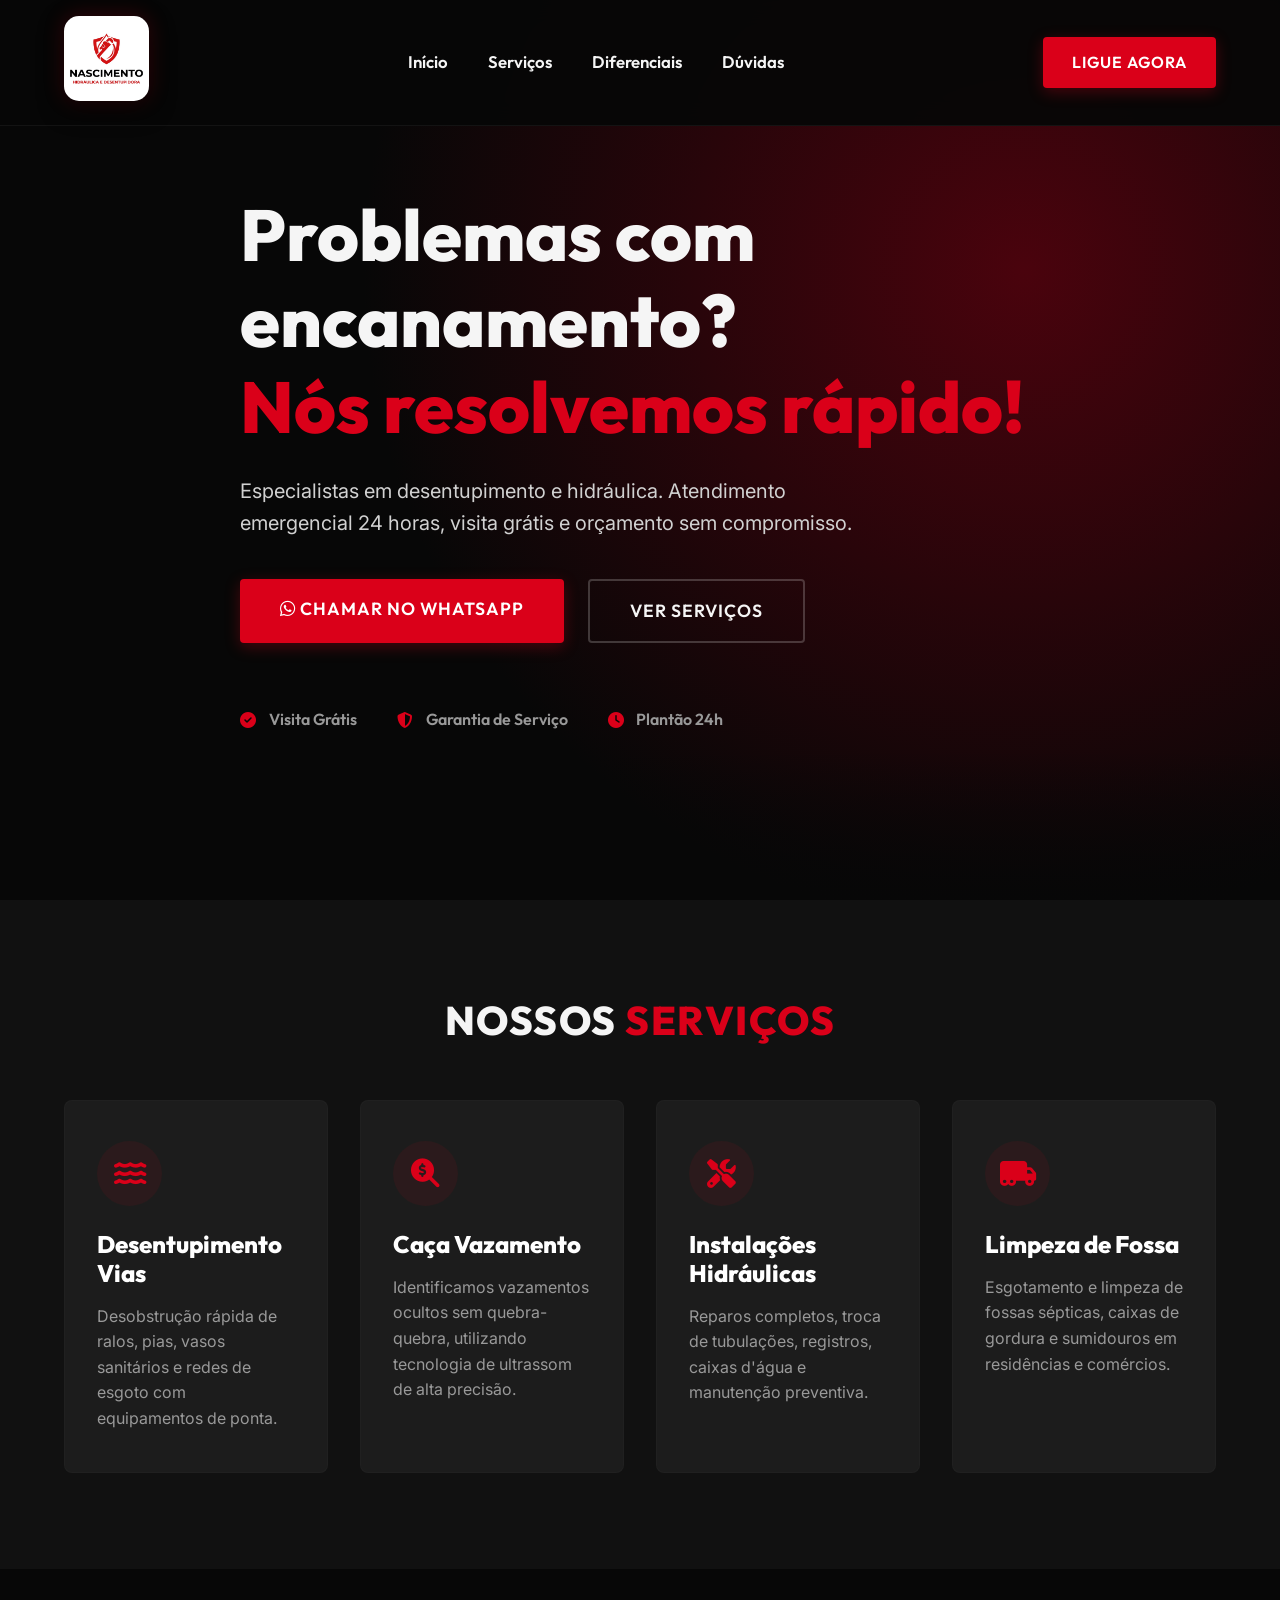
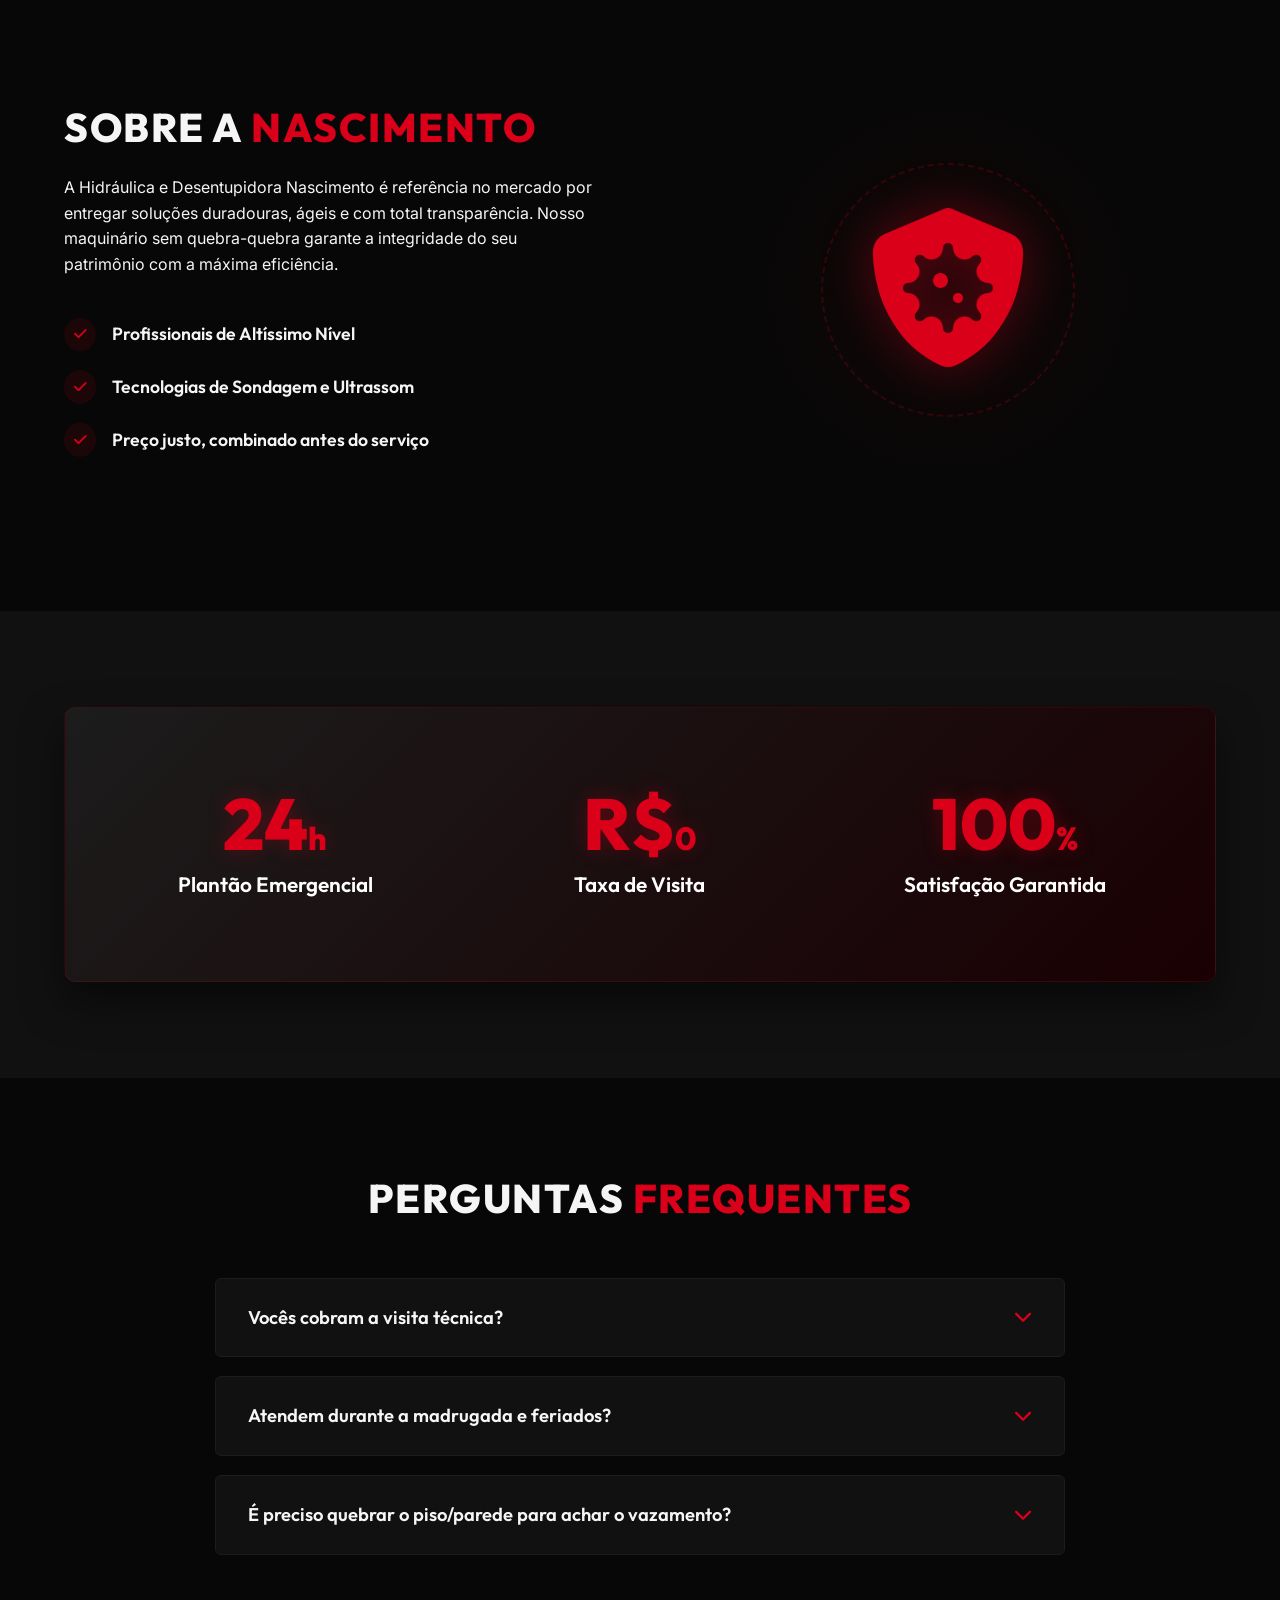
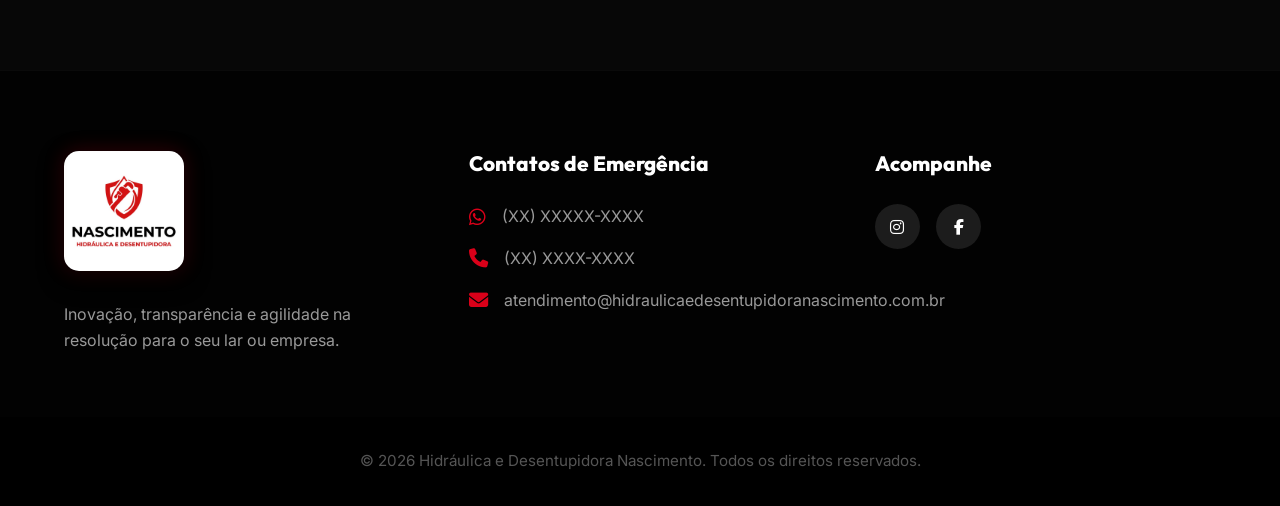
==== index.html @ 1c794aaf "Commit inicial" ====
<!DOCTYPE html>
<html lang="pt-BR">
<head>
    <meta charset="UTF-8">
    <meta name="viewport" content="width=device-width, initial-scale=1.0">
    <title>Hidráulica e Desentupidora Nascimento | Atendimento 24h</title>
    <meta name="description" content="Especialistas em desentupimento, caça vazamentos e serviços hidráulicos. Atendimento rápido e 24h.">
    <link href="https://fonts.googleapis.com/css2?family=Outfit:wght@300;400;600;800&family=Inter:wght@400;500&display=swap" rel="stylesheet">
    <link href="https://cdnjs.cloudflare.com/ajax/libs/font-awesome/6.4.0/css/all.min.css" rel="stylesheet">
    <link rel="stylesheet" href="style.css">
</head>
<body>
    <header class="navbar">
        <div class="container nav-container">
            <a href="#" class="logo">
                <img src="assets/logo.png" alt="Desentupidora Nascimento Logo">
            </a>
            <div class="nav-toggle" id="mobile-menu">
                <i class="fas fa-bars"></i>
            </div>
            <ul class="nav-menu">
                <li><a href="#inicio">Início</a></li>
                <li><a href="#servicos">Serviços</a></li>
                <li><a href="#diferenciais">Diferenciais</a></li>
                <li><a href="#faq">Dúvidas</a></li>
            </ul>
            <a href="#contato" class="btn btn-primary pulse">Ligue Agora</a>
        </div>
    </header>

    <main>
        <section id="inicio" class="hero">
            <div class="container hero-content">
                <h1>Problemas com encanamento?<br><span class="highlight">Nós resolvemos rápido!</span></h1>
                <p>Especialistas em desentupimento e hidráulica. Atendimento emergencial 24 horas, visita grátis e orçamento sem compromisso.</p>
                <div class="hero-buttons">
                    <a href="#contato" class="btn btn-primary btn-large"><i class="fab fa-whatsapp"></i> Chamar no WhatsApp</a>
                    <a href="#servicos" class="btn btn-outline btn-large">Ver Serviços</a>
                </div>
                <div class="trust-indicators">
                    <span><i class="fas fa-check-circle"></i> Visita Grátis</span>
                    <span><i class="fas fa-shield-alt"></i> Garantia de Serviço</span>
                    <span><i class="fas fa-clock"></i> Plantão 24h</span>
                </div>
            </div>
        </section>

        <section id="servicos" class="services">
            <div class="container">
                <h2 class="section-title">Nossos <span>Serviços</span></h2>
                <div class="services-grid">
                    <div class="service-card">
                        <div class="icon-wrapper"><i class="fas fa-water"></i></div>
                        <h3>Desentupimento Vias</h3>
                        <p>Desobstrução rápida de ralos, pias, vasos sanitários e redes de esgoto com equipamentos de ponta.</p>
                    </div>
                    <div class="service-card">
                        <div class="icon-wrapper"><i class="fas fa-search-dollar"></i></div>
                        <h3>Caça Vazamento</h3>
                        <p>Identificamos vazamentos ocultos sem quebra-quebra, utilizando tecnologia de ultrassom de alta precisão.</p>
                    </div>
                    <div class="service-card">
                        <div class="icon-wrapper"><i class="fas fa-tools"></i></div>
                        <h3>Instalações Hidráulicas</h3>
                        <p>Reparos completos, troca de tubulações, registros, caixas d'água e manutenção preventiva.</p>
                    </div>
                    <div class="service-card">
                        <div class="icon-wrapper"><i class="fas fa-truck-moving"></i></div>
                        <h3>Limpeza de Fossa</h3>
                        <p>Esgotamento e limpeza de fossas sépticas, caixas de gordura e sumidouros em residências e comércios.</p>
                    </div>
                </div>
            </div>
        </section>

        <section id="sobre" class="about">
            <div class="container about-container">
                <div class="about-text">
                    <h2 class="section-title">Sobre a <span>Nascimento</span></h2>
                    <p>A Hidráulica e Desentupidora Nascimento é referência no mercado por entregar soluções duradouras, ágeis e com total transparência. Nosso maquinário sem quebra-quebra garante a integridade do seu patrimônio com a máxima eficiência.</p>
                    <ul class="about-list">
                        <li><i class="fas fa-check"></i> Profissionais de Altíssimo Nível</li>
                        <li><i class="fas fa-check"></i> Tecnologias de Sondagem e Ultrassom</li>
                        <li><i class="fas fa-check"></i> Preço justo, combinado antes do serviço</li>
                    </ul>
                </div>
                <div class="about-image-standin">
                    <div class="shield-graphic">
                        <i class="fas fa-shield-virus"></i>
                    </div>
                </div>
            </div>
        </section>

        <section id="diferenciais" class="differentials">
            <div class="container">
                <div class="diff-grid">
                    <div class="diff-item">
                        <h2>24<span class="small">h</span></h2>
                        <p>Plantão Emergencial</p>
                    </div>
                    <div class="diff-item">
                        <h2>R$<span class="small">0</span></h2>
                        <p>Taxa de Visita</p>
                    </div>
                    <div class="diff-item">
                        <h2>100<span class="small">%</span></h2>
                        <p>Satisfação Garantida</p>
                    </div>
                </div>
            </div>
        </section>

        <section id="faq" class="faq">
            <div class="container">
                <h2 class="section-title">Perguntas <span>Frequentes</span></h2>
                <div class="accordion">
                    <div class="accordion-item">
                        <div class="accordion-header">Vocês cobram a visita técnica? <i class="fas fa-chevron-down"></i></div>
                        <div class="accordion-content">
                            <p>Não! Nossa visita para avaliação e laudo é totalmente gratuita e sem compromisso em todo o período de plantão.</p>
                        </div>
                    </div>
                    <div class="accordion-item">
                        <div class="accordion-header">Atendem durante a madrugada e feriados? <i class="fas fa-chevron-down"></i></div>
                        <div class="accordion-content">
                            <p>Com certeza. Sabemos que vazamentos e entupimentos não têm hora para acontecer. Estamos prontos 24 horas por dia, incluindo domingos e feriados.</p>
                        </div>
                    </div>
                    <div class="accordion-item">
                        <div class="accordion-header">É preciso quebrar o piso/parede para achar o vazamento? <i class="fas fa-chevron-down"></i></div>
                        <div class="accordion-content">
                            <p>Quase nunca. Nossa equipe utiliza tecnologia de geofone (ultrassom) para identificar o local exato do vazamento. Dessa forma, intervimos somente sobre a área afetada, reduzindo custos e poeira.</p>
                        </div>
                    </div>
                </div>
            </div>
        </section>
    </main>

    <footer id="contato">
        <div class="container footer-content">
            <div class="footer-info">
                <img src="assets/logo.png" alt="Logo" class="footer-logo">
                <p>Inovação, transparência e agilidade na resolução para o seu lar ou empresa.</p>
            </div>
            <div class="footer-contacts">
                <h3>Contatos de Emergência</h3>
                <!-- Placeholders solicitados, prontas para edição pelo usuário -->
                <p><i class="fab fa-whatsapp"></i> (XX) XXXXX-XXXX</p>
                <p><i class="fas fa-phone"></i> (XX) XXXX-XXXX</p>
                <p><i class="fas fa-envelope"></i> atendimento@hidraulicaedesentupidoranascimento.com.br</p>
            </div>
            <div class="footer-social">
                <h3>Acompanhe</h3>
                <a href="#"><i class="fab fa-instagram"></i></a>
                <a href="#"><i class="fab fa-facebook-f"></i></a>
            </div>
        </div>
        <div class="footer-bottom">
            <p>&copy; <span id="year">2026</span> Hidráulica e Desentupidora Nascimento. Todos os direitos reservados.</p>
        </div>
    </footer>

    <script src="script.js"></script>
</body>
</html>
---- style.css ----
:root {
    --bg-dark: #070707;
    --bg-surface: #111111;
    --bg-surface-light: #1c1c1c;
    --primary-red: #da0019;
    --primary-red-hover: #ff1a33;
    --text-main: #f5f5f5;
    --text-muted: #999999;
    --font-heading: 'Outfit', sans-serif;
    --font-body: 'Inter', sans-serif;
    --transition: all 0.3s ease;
}

* {
    margin: 0;
    padding: 0;
    box-sizing: border-box;
}

html {
    scroll-behavior: smooth;
    scroll-padding-top: 80px;
}

body {
    background-color: var(--bg-dark);
    color: var(--text-main);
    font-family: var(--font-body);
    line-height: 1.6;
    overflow-x: hidden;
}

h1, h2, h3, h4 {
    font-family: var(--font-heading);
    font-weight: 800;
    line-height: 1.2;
}

.section-title {
    font-size: 2.5rem;
    text-align: center;
    margin-bottom: 3.5rem;
    text-transform: uppercase;
    letter-spacing: 1.5px;
}

.section-title span {
    color: var(--primary-red);
}

.highlight {
    color: var(--primary-red);
}

.container {
    width: 90%;
    max-width: 1200px;
    margin: 0 auto;
}

section {
    padding: 6rem 0;
}

/* Navbar */
.navbar {
    position: fixed;
    top: 0;
    width: 100%;
    background: rgba(7, 7, 7, 0.95);
    backdrop-filter: blur(12px);
    z-index: 1000;
    border-bottom: 1px solid rgba(255, 255, 255, 0.05);
    padding: 1rem 0;
    transition: var(--transition);
}

.nav-container {
    display: flex;
    justify-content: space-between;
    align-items: center;
}

.logo img {
    height: 85px;
    object-fit: contain;
    border-radius: 15px;
    box-shadow: 0 8px 25px rgba(0, 0, 0, 0.6), 0 0 20px rgba(218, 0, 25, 0.25);
    transition: var(--transition);
}

.logo img:hover {
    transform: scale(1.03);
    box-shadow: 0 10px 30px rgba(0, 0, 0, 0.8), 0 0 25px rgba(218, 0, 25, 0.4);
}

.nav-menu {
    display: flex;
    list-style: none;
    gap: 2.5rem;
}

.nav-menu a {
    color: var(--text-main);
    text-decoration: none;
    font-family: var(--font-heading);
    font-weight: 600;
    font-size: 1.05rem;
    transition: var(--transition);
}

.nav-menu a:hover {
    color: var(--primary-red);
}

.nav-toggle {
    display: none;
    font-size: 1.5rem;
    cursor: pointer;
    color: var(--text-main);
}

/* Buttons */
.btn {
    display: inline-block;
    padding: 0.8rem 1.8rem;
    border-radius: 4px;
    font-family: var(--font-heading);
    font-weight: 600;
    text-decoration: none;
    text-transform: uppercase;
    letter-spacing: 1px;
    transition: var(--transition);
    cursor: pointer;
    border: none;
}

.btn-primary {
    background: var(--primary-red);
    color: #fff;
    box-shadow: 0 4px 15px rgba(218, 0, 25, 0.3);
}

.btn-primary:hover {
    background: var(--primary-red-hover);
    transform: translateY(-2px);
    box-shadow: 0 6px 20px rgba(218, 0, 25, 0.5);
}

.btn-outline {
    background: transparent;
    color: var(--text-main);
    border: 2px solid rgba(255, 255, 255, 0.2);
}

.btn-outline:hover {
    background: var(--text-main);
    color: var(--bg-dark);
}

.btn-large {
    padding: 1rem 2.5rem;
    font-size: 1.1rem;
}

.pulse {
    animation: pulse 2s infinite;
}

@keyframes pulse {
    0% { box-shadow: 0 0 0 0 rgba(218, 0, 25, 0.6); }
    70% { box-shadow: 0 0 0 15px rgba(218, 0, 25, 0); }
    100% { box-shadow: 0 0 0 0 rgba(218, 0, 25, 0); }
}

/* Hero Section */
.hero {
    min-height: 100vh;
    display: flex;
    align-items: center;
    background: radial-gradient(circle at 80% 30%, #4a030d 0%, var(--bg-dark) 55%);
    padding-top: 120px;
    position: relative;
    overflow: hidden;
}

.hero::after {
    content: '';
    position: absolute;
    bottom: -1px;
    left: 0;
    width: 100%;
    height: 150px;
    background: linear-gradient(to top, var(--bg-dark), transparent);
}

.hero-content {
    max-width: 800px;
    z-index: 2;
}

.hero h1 {
    font-size: 4.5rem;
    margin-bottom: 1.5rem;
}

.hero p {
    font-size: 1.25rem;
    color: #d1d1d1;
    margin-bottom: 2.5rem;
    max-width: 650px;
}

.hero-buttons {
    display: flex;
    gap: 1.5rem;
    margin-bottom: 4rem;
}

.trust-indicators {
    display: flex;
    gap: 2.5rem;
    font-family: var(--font-heading);
    font-weight: 600;
}

.trust-indicators span {
    display: flex;
    align-items: center;
    gap: 0.8rem;
    color: var(--text-muted);
}

.trust-indicators i {
    color: var(--primary-red);
}

/* Services */
.services {
    background: var(--bg-surface);
}

.services-grid {
    display: grid;
    grid-template-columns: repeat(auto-fit, minmax(260px, 1fr));
    gap: 2rem;
}

.service-card {
    background: var(--bg-surface-light);
    padding: 2.5rem 2rem;
    border-radius: 8px;
    border: 1px solid rgba(255,255,255,0.02);
    transition: var(--transition);
    position: relative;
    overflow: hidden;
}

.service-card::before {
    content: '';
    position: absolute;
    top: 0;
    left: 0;
    width: 3px;
    height: 100%;
    background: var(--primary-red);
    transform: scaleY(0);
    transition: var(--transition);
    transform-origin: bottom;
}

.service-card:hover {
    transform: translateY(-8px);
    border-color: rgba(218, 0, 25, 0.2);
    box-shadow: 0 15px 30px rgba(0,0,0,0.4);
}

.service-card:hover::before {
    transform: scaleY(1);
}

.icon-wrapper {
    width: 65px;
    height: 65px;
    background: rgba(218, 0, 25, 0.08);
    border-radius: 50%;
    display: flex;
    align-items: center;
    justify-content: center;
    font-size: 1.8rem;
    color: var(--primary-red);
    margin-bottom: 1.5rem;
}

.service-card h3 {
    font-size: 1.5rem;
    margin-bottom: 1rem;
    color: #fff;
}

.service-card p {
    color: var(--text-muted);
}

/* About Section */
.about {
    background: var(--bg-dark);
}

.about-container {
    display: grid;
    grid-template-columns: 1fr 1fr;
    gap: 5rem;
    align-items: center;
}

.about-text h2 {
    text-align: left;
    margin-bottom: 1.5rem;
}

.about-list {
    list-style: none;
    margin-top: 2.5rem;
}

.about-list li {
    display: flex;
    align-items: center;
    gap: 1rem;
    margin-bottom: 1.2rem;
    font-family: var(--font-heading);
    font-weight: 600;
    font-size: 1.1rem;
}

.about-list i {
    color: var(--primary-red);
    background: rgba(218, 0, 25, 0.1);
    padding: 0.6rem;
    border-radius: 50%;
    font-size: 0.9rem;
}

.about-image-standin {
    display: flex;
    justify-content: center;
    align-items: center;
    height: 450px;
    background: radial-gradient(circle, rgba(218, 0, 25, 0.05) 0%, transparent 60%);
    position: relative;
}

.about-image-standin::after {
    content: '';
    position: absolute;
    width: 250px;
    height: 250px;
    border: 2px dashed rgba(218, 0, 25, 0.2);
    border-radius: 50%;
    animation: rotate 20s linear infinite;
}

.shield-graphic {
    font-size: 10rem;
    color: var(--primary-red);
    filter: drop-shadow(0 0 25px rgba(218, 0, 25, 0.4));
    animation: float 6s ease-in-out infinite;
    z-index: 2;
}

@keyframes float {
    0%, 100% { transform: translateY(0px) scale(1); }
    50% { transform: translateY(-15px) scale(1.02); }
}

@keyframes rotate {
    0% { transform: rotate(0deg); }
    100% { transform: rotate(360deg); }
}

/* Differentials */
.differentials {
    background: var(--bg-surface);
}

.diff-grid {
    display: grid;
    grid-template-columns: repeat(3, 1fr);
    gap: 2.5rem;
    text-align: center;
    background: linear-gradient(135deg, var(--bg-surface-light), #1a0003);
    padding: 5rem 3rem;
    border-radius: 12px;
    border: 1px solid rgba(218,0,25,0.15);
    box-shadow: 0 20px 40px rgba(0,0,0,0.5);
}

.diff-item h2 {
    font-size: 4.5rem;
    color: var(--primary-red);
    text-shadow: 0 0 20px rgba(218,0,25,0.3);
    line-height: 1;
    margin-bottom: 0.5rem;
}

.diff-item .small {
    font-size: 2rem;
}

.diff-item p {
    font-family: var(--font-heading);
    font-weight: 600;
    font-size: 1.3rem;
    color: #fff;
}

/* FAQ */
.faq {
    background: var(--bg-dark);
}

.accordion {
    max-width: 850px;
    margin: 0 auto;
}

.accordion-item {
    background: var(--bg-surface);
    margin-bottom: 1.2rem;
    border-radius: 6px;
    border: 1px solid var(--bg-surface-light);
    overflow: hidden;
    transition: var(--transition);
}

.accordion-item:hover {
    border-color: rgba(255,255,255,0.1);
}

.accordion-header {
    padding: 1.5rem 2rem;
    font-family: var(--font-heading);
    font-weight: 600;
    font-size: 1.15rem;
    cursor: pointer;
    display: flex;
    justify-content: space-between;
    align-items: center;
    transition: var(--transition);
}

.accordion-header:hover {
    color: var(--primary-red);
}

.accordion-header.active {
    color: var(--primary-red);
    border-bottom: 1px solid rgba(255,255,255,0.05);
}

.accordion-header i {
    transition: transform 0.3s ease;
    color: var(--primary-red);
}

.accordion-header.active i {
    transform: rotate(180deg);
}

.accordion-content {
    padding: 0 2rem;
    max-height: 0;
    overflow: hidden;
    transition: max-height 0.3s ease, padding 0.3s ease;
    color: var(--text-muted);
}

/* Footer */
footer {
    background: #020202;
    padding: 5rem 0 0;
    border-top: 1px solid rgba(255,255,255,0.03);
}

.footer-content {
    display: grid;
    grid-template-columns: repeat(auto-fit, minmax(250px, 1fr));
    gap: 4rem;
    margin-bottom: 4rem;
}

.footer-logo {
    height: 120px;
    margin-bottom: 1.5rem;
    border-radius: 15px;
    box-shadow: 0 8px 25px rgba(0, 0, 0, 0.6), 0 0 20px rgba(218, 0, 25, 0.25);
    transition: var(--transition);
}

.footer-logo:hover {
    transform: scale(1.03);
    box-shadow: 0 10px 30px rgba(0, 0, 0, 0.8), 0 0 25px rgba(218, 0, 25, 0.4);
}

.footer-info p {
    color: var(--text-muted);
}

.footer-contacts h3, .footer-social h3 {
    margin-bottom: 1.8rem;
    font-size: 1.3rem;
    color: #fff;
}

.footer-contacts p {
    margin-bottom: 1rem;
    color: var(--text-muted);
    display: flex;
    align-items: center;
    gap: 1rem;
}

.footer-contacts i {
    color: var(--primary-red);
    font-size: 1.2rem;
}

.footer-social a {
    color: #fff;
    background: var(--bg-surface-light);
    width: 45px;
    height: 45px;
    display: inline-flex;
    align-items: center;
    justify-content: center;
    border-radius: 50%;
    margin-right: 0.8rem;
    text-decoration: none;
    transition: var(--transition);
}

.footer-social a:hover {
    background: var(--primary-red);
    transform: translateY(-5px);
    box-shadow: 0 5px 15px rgba(218, 0, 25, 0.4);
}

.footer-bottom {
    background: #000;
    text-align: center;
    padding: 2rem 0;
    color: #555;
    font-size: 0.95rem;
}

/* Responsive Design */
@media (max-width: 990px) {
    .about-container {
        grid-template-columns: 1fr;
    }
    .about-text h2 {
        text-align: center;
    }
    .about-text p {
        text-align: center;
    }
    .about-list {
        display: flex;
        flex-direction: column;
        align-items: center;
    }
    .hero h1 {
        font-size: 3.5rem;
    }
    .diff-grid {
        grid-template-columns: 1fr;
        gap: 2rem;
        padding: 3rem 1.5rem;
    }
}

@media (max-width: 768px) {
    .logo img {
        height: 55px;
    }
    .footer-logo {
        height: 80px;
    }
    .nav-menu {
        display: none;
        flex-direction: column;
        position: absolute;
        top: 100%;
        left: 0;
        width: 100%;
        background: rgba(10, 10, 10, 0.98);
        padding: 2rem;
        border-bottom: 1px solid var(--primary-red);
    }
    .nav-menu.active {
        display: flex;
    }
    .nav-toggle {
        display: block;
    }
    .hero {
        text-align: center;
        background: radial-gradient(circle at center, #3a030d 0%, var(--bg-dark) 70%);
    }
    .hero h1 {
        font-size: 2.8rem;
    }
    .hero p {
        margin: 0 auto 2rem;
    }
    .hero-buttons {
        flex-direction: column;
        align-items: center;
    }
    .trust-indicators {
        flex-direction: column;
        align-items: center;
        gap: 1rem;
    }
    .navbar .btn {
        display: none;
    }
    .section-title {
        font-size: 2rem;
    }
}
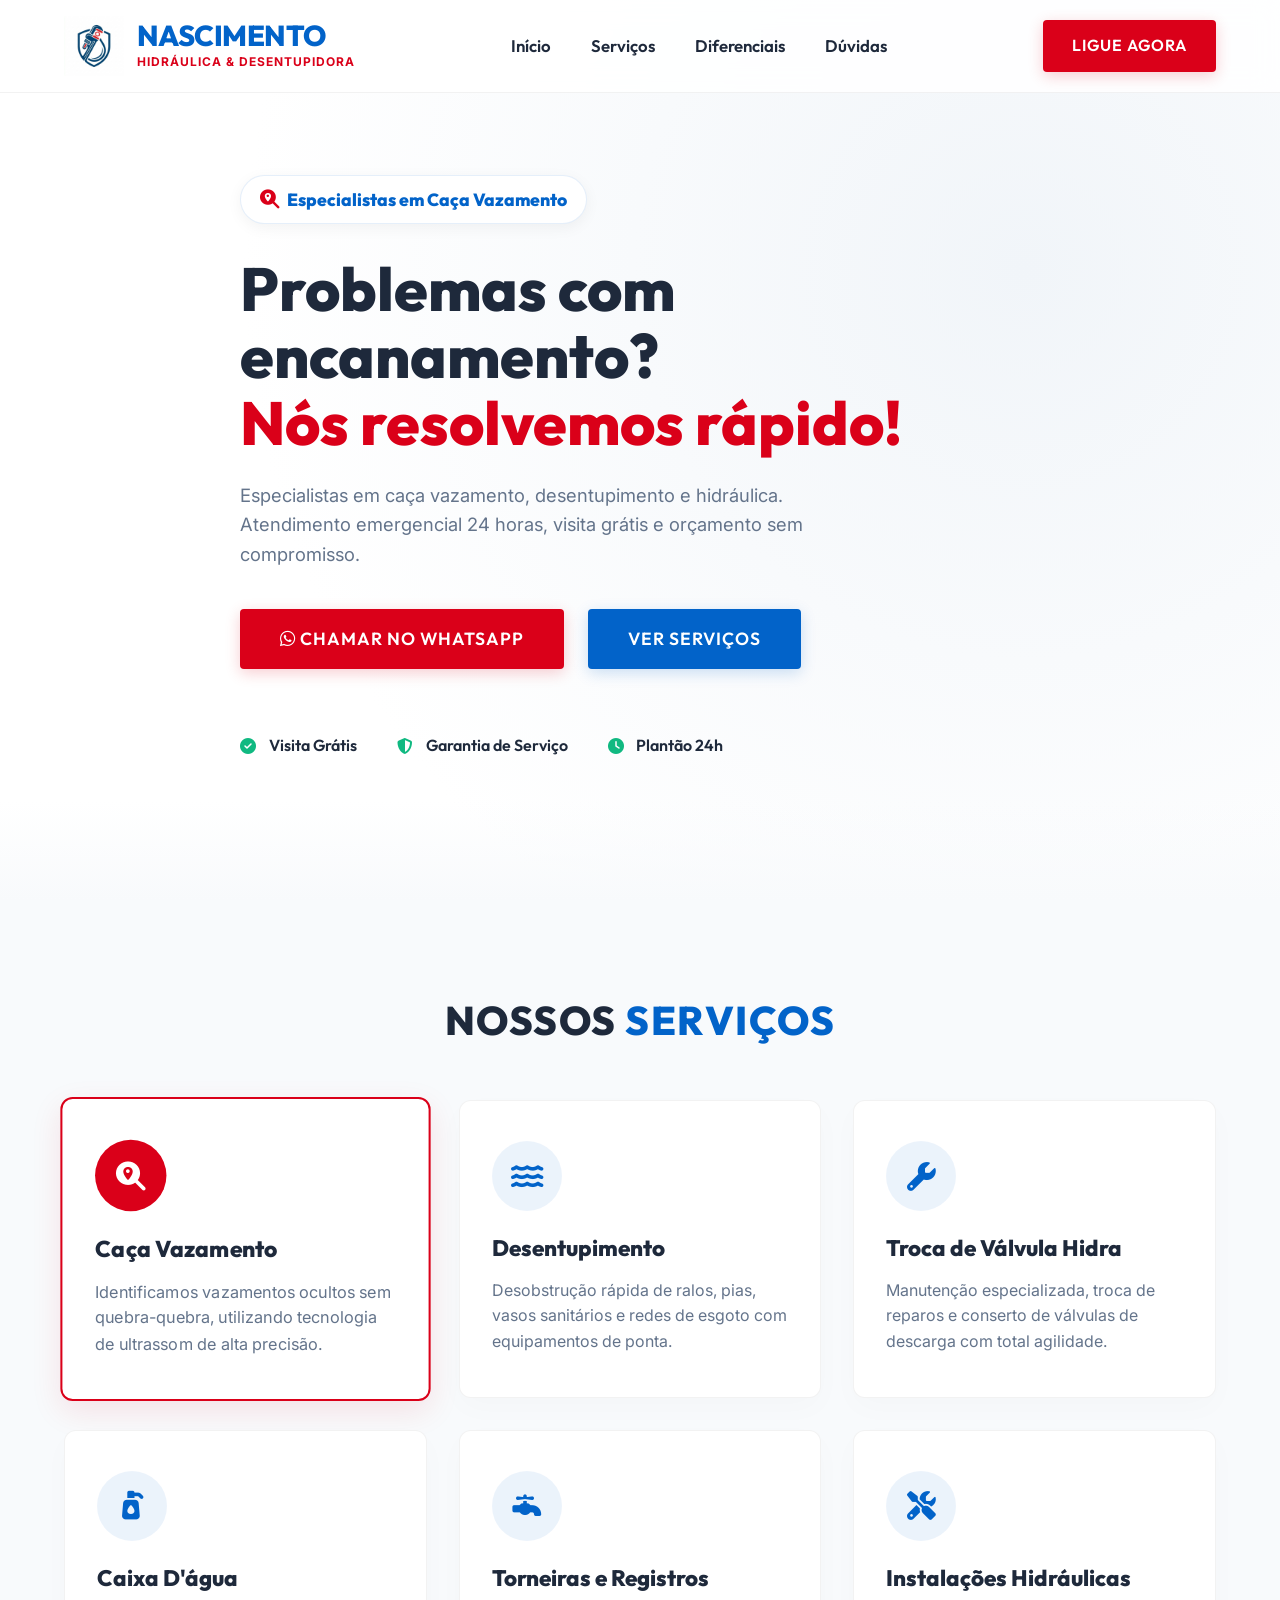
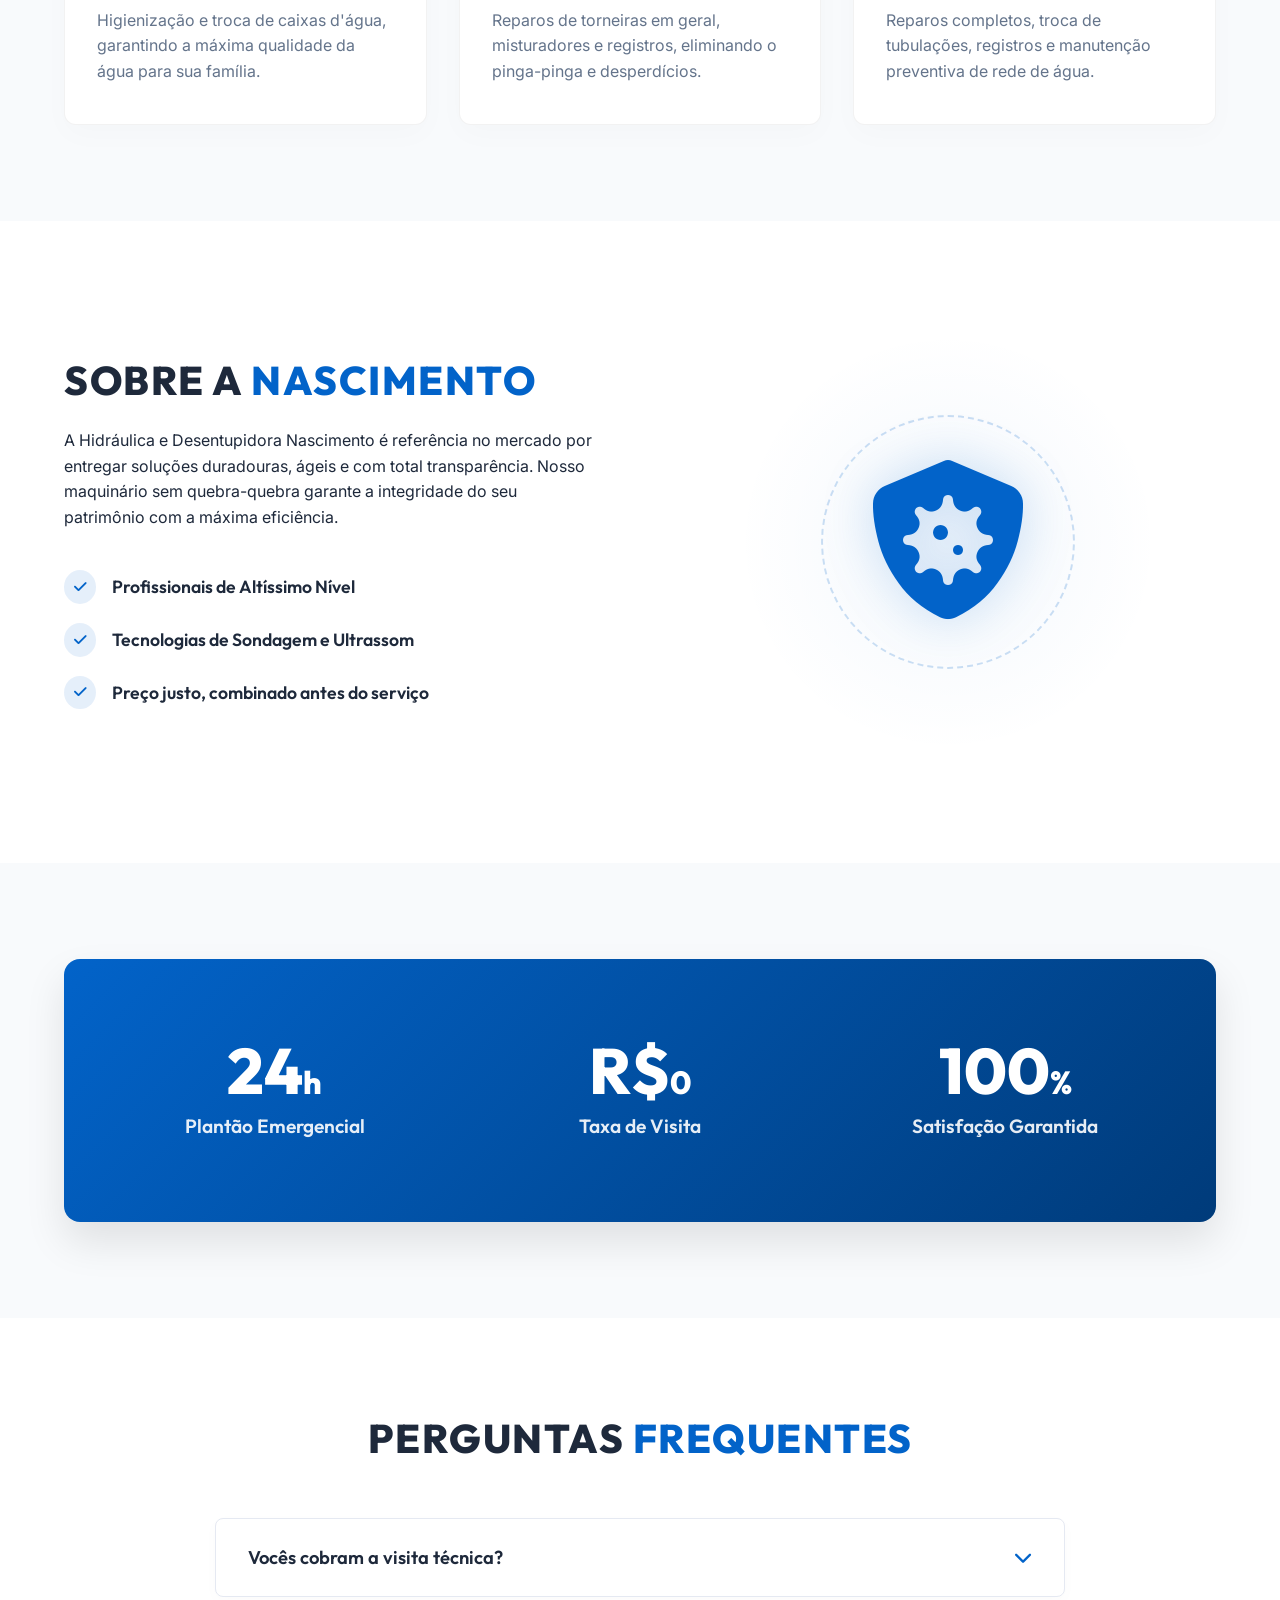
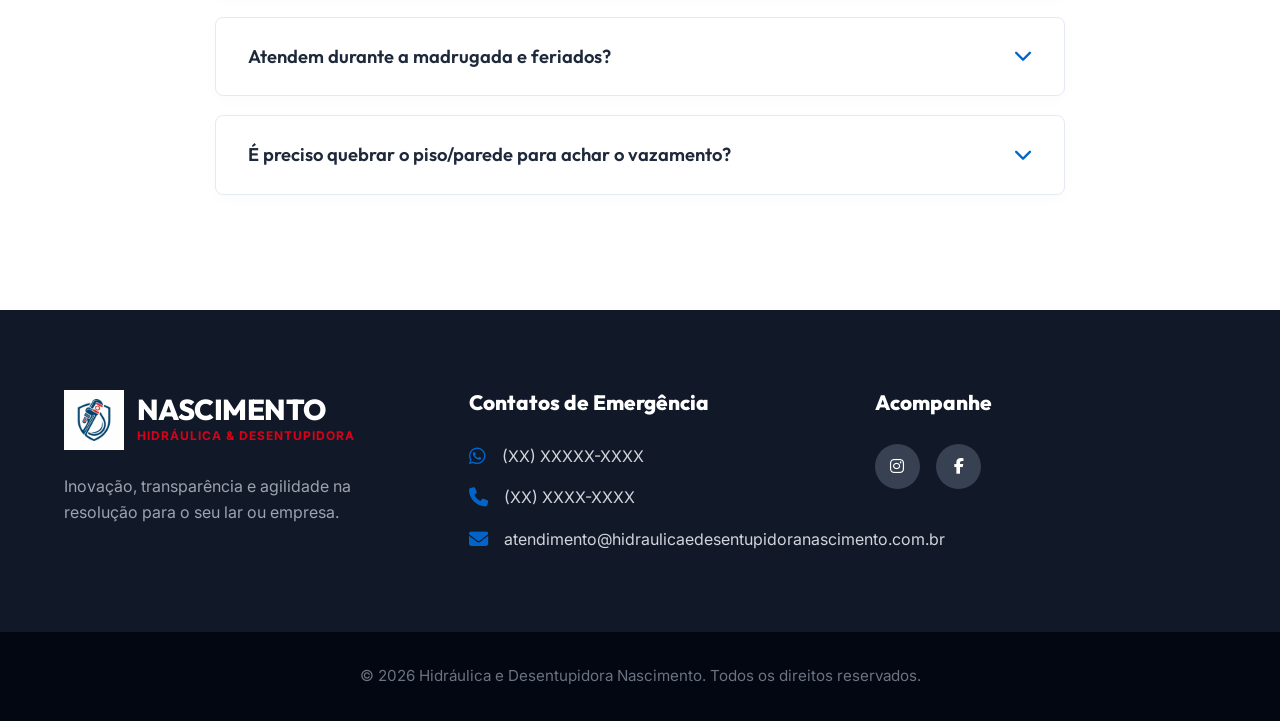
==== commit 2cf123dd: "feat: Implement initial landing page for Hidráulica e Desentupidora Nascimento, including HTML struc" ====
--- a/index.html
+++ b/index.html
@@ -12,8 +12,12 @@
 <body>
     <header class="navbar">
         <div class="container nav-container">
-            <a href="#" class="logo">
-                <img src="assets/logo.png" alt="Desentupidora Nascimento Logo">
+            <a href="#" class="logo-container">
+                <img src="assets/new_logo.png" alt="Simbolo Nascimento" class="logo-icon">
+                <div class="logo-text">
+                    <span class="nascimento">NASCIMENTO</span>
+                    <span class="subtext">Hidráulica & Desentupidora</span>
+                </div>
             </a>
             <div class="nav-toggle" id="mobile-menu">
                 <i class="fas fa-bars"></i>
@@ -31,11 +35,12 @@
     <main>
         <section id="inicio" class="hero">
             <div class="container hero-content">
+                <div class="hero-badge"><i class="fas fa-search-location"></i> Especialistas em Caça Vazamento</div>
                 <h1>Problemas com encanamento?<br><span class="highlight">Nós resolvemos rápido!</span></h1>
-                <p>Especialistas em desentupimento e hidráulica. Atendimento emergencial 24 horas, visita grátis e orçamento sem compromisso.</p>
+                <p>Especialistas em caça vazamento, desentupimento e hidráulica. Atendimento emergencial 24 horas, visita grátis e orçamento sem compromisso.</p>
                 <div class="hero-buttons">
-                    <a href="#contato" class="btn btn-primary btn-large"><i class="fab fa-whatsapp"></i> Chamar no WhatsApp</a>
-                    <a href="#servicos" class="btn btn-outline btn-large">Ver Serviços</a>
+                    <a href="#contato" class="btn btn-primary btn-large pulse"><i class="fab fa-whatsapp"></i> Chamar no WhatsApp</a>
+                    <a href="#servicos" class="btn btn-secondary btn-large">Ver Serviços</a>
                 </div>
                 <div class="trust-indicators">
                     <span><i class="fas fa-check-circle"></i> Visita Grátis</span>
@@ -49,25 +54,35 @@
             <div class="container">
                 <h2 class="section-title">Nossos <span>Serviços</span></h2>
                 <div class="services-grid">
-                    <div class="service-card">
-                        <div class="icon-wrapper"><i class="fas fa-water"></i></div>
-                        <h3>Desentupimento Vias</h3>
-                        <p>Desobstrução rápida de ralos, pias, vasos sanitários e redes de esgoto com equipamentos de ponta.</p>
-                    </div>
-                    <div class="service-card">
-                        <div class="icon-wrapper"><i class="fas fa-search-dollar"></i></div>
+                    <div class="service-card" style="border: 2px solid var(--primary-red); transform: scale(1.02); box-shadow: 0 10px 30px rgba(218,0,25,0.1);">
+                        <div class="icon-wrapper" style="background: var(--primary-red); color: white;"><i class="fas fa-search-location"></i></div>
                         <h3>Caça Vazamento</h3>
                         <p>Identificamos vazamentos ocultos sem quebra-quebra, utilizando tecnologia de ultrassom de alta precisão.</p>
                     </div>
                     <div class="service-card">
+                        <div class="icon-wrapper"><i class="fas fa-water"></i></div>
+                        <h3>Desentupimento</h3>
+                        <p>Desobstrução rápida de ralos, pias, vasos sanitários e redes de esgoto com equipamentos de ponta.</p>
+                    </div>
+                    <div class="service-card">
+                        <div class="icon-wrapper"><i class="fas fa-wrench"></i></div>
+                        <h3>Troca de Válvula Hidra</h3>
+                        <p>Manutenção especializada, troca de reparos e conserto de válvulas de descarga com total agilidade.</p>
+                    </div>
+                    <div class="service-card">
+                        <div class="icon-wrapper"><i class="fas fa-pump-soap"></i></div>
+                        <h3>Caixa D'água</h3>
+                        <p>Higienização e troca de caixas d'água, garantindo a máxima qualidade da água para sua família.</p>
+                    </div>
+                    <div class="service-card">
+                        <div class="icon-wrapper"><i class="fas fa-faucet"></i></div>
+                        <h3>Torneiras e Registros</h3>
+                        <p>Reparos de torneiras em geral, misturadores e registros, eliminando o pinga-pinga e desperdícios.</p>
+                    </div>
+                    <div class="service-card">
                         <div class="icon-wrapper"><i class="fas fa-tools"></i></div>
                         <h3>Instalações Hidráulicas</h3>
-                        <p>Reparos completos, troca de tubulações, registros, caixas d'água e manutenção preventiva.</p>
-                    </div>
-                    <div class="service-card">
-                        <div class="icon-wrapper"><i class="fas fa-truck-moving"></i></div>
-                        <h3>Limpeza de Fossa</h3>
-                        <p>Esgotamento e limpeza de fossas sépticas, caixas de gordura e sumidouros em residências e comércios.</p>
+                        <p>Reparos completos, troca de tubulações, registros e manutenção preventiva de rede de água.</p>
                     </div>
                 </div>
             </div>
@@ -141,7 +156,13 @@
     <footer id="contato">
         <div class="container footer-content">
             <div class="footer-info">
-                <img src="assets/logo.png" alt="Logo" class="footer-logo">
+                <a href="#" class="logo-container" style="background: transparent; margin-bottom: 1.5rem; display: inline-flex;">
+                    <img src="assets/new_logo.png" alt="Simbolo Nascimento" class="logo-icon" style="height: 60px;">
+                    <div class="logo-text">
+                        <span class="nascimento" style="color: #fff;">NASCIMENTO</span>
+                        <span class="subtext">Hidráulica & Desentupidora</span>
+                    </div>
+                </a>
                 <p>Inovação, transparência e agilidade na resolução para o seu lar ou empresa.</p>
             </div>
             <div class="footer-contacts">
--- a/style.css
+++ b/style.css
@@ -1,11 +1,14 @@
 :root {
-    --bg-dark: #070707;
-    --bg-surface: #111111;
-    --bg-surface-light: #1c1c1c;
+    --bg-main: #f8fafc;
+    --bg-surface: #ffffff;
+    --bg-surface-light: #e5e9f2;
+    --primary-blue: #0263c9;
+    --primary-blue-hover: #004ba0;
     --primary-red: #da0019;
     --primary-red-hover: #ff1a33;
-    --text-main: #f5f5f5;
-    --text-muted: #999999;
+    --secondary-green: #10b981;
+    --text-main: #1e293b;
+    --text-muted: #64748b;
     --font-heading: 'Outfit', sans-serif;
     --font-body: 'Inter', sans-serif;
     --transition: all 0.3s ease;
@@ -23,7 +26,7 @@
 }
 
 body {
-    background-color: var(--bg-dark);
+    background-color: var(--bg-main);
     color: var(--text-main);
     font-family: var(--font-body);
     line-height: 1.6;
@@ -42,10 +45,11 @@
     margin-bottom: 3.5rem;
     text-transform: uppercase;
     letter-spacing: 1.5px;
+    color: var(--text-main);
 }
 
 .section-title span {
-    color: var(--primary-red);
+    color: var(--primary-blue);
 }
 
 .highlight {
@@ -67,10 +71,10 @@
     position: fixed;
     top: 0;
     width: 100%;
-    background: rgba(7, 7, 7, 0.95);
+    background: rgba(255, 255, 255, 0.85);
     backdrop-filter: blur(12px);
     z-index: 1000;
-    border-bottom: 1px solid rgba(255, 255, 255, 0.05);
+    border-bottom: 1px solid rgba(0, 0, 0, 0.05);
     padding: 1rem 0;
     transition: var(--transition);
 }
@@ -81,17 +85,48 @@
     align-items: center;
 }
 
-.logo img {
-    height: 85px;
+.logo-container {
+    display: flex;
+    align-items: center;
+    gap: 0.8rem;
+    text-decoration: none;
+    transition: var(--transition);
+}
+
+.logo-container:hover {
+    transform: scale(1.02);
+}
+
+.logo-icon {
+    height: 60px;
+    width: auto;
     object-fit: contain;
-    border-radius: 15px;
-    box-shadow: 0 8px 25px rgba(0, 0, 0, 0.6), 0 0 20px rgba(218, 0, 25, 0.25);
-    transition: var(--transition);
-}
-
-.logo img:hover {
-    transform: scale(1.03);
-    box-shadow: 0 10px 30px rgba(0, 0, 0, 0.8), 0 0 25px rgba(218, 0, 25, 0.4);
+    transition: var(--transition);
+}
+
+.logo-text {
+    display: flex;
+    flex-direction: column;
+    justify-content: center;
+}
+
+.nascimento {
+    font-family: var(--font-heading);
+    font-weight: 800;
+    font-size: 1.8rem;
+    color: var(--primary-blue);
+    line-height: 1;
+    letter-spacing: -0.5px;
+}
+
+.subtext {
+    font-family: var(--font-body);
+    font-size: 0.75rem;
+    font-weight: 700;
+    color: var(--primary-red);
+    text-transform: uppercase;
+    letter-spacing: 1px;
+    margin-top: 2px;
 }
 
 .nav-menu {
@@ -110,7 +145,7 @@
 }
 
 .nav-menu a:hover {
-    color: var(--primary-red);
+    color: var(--primary-blue);
 }
 
 .nav-toggle {
@@ -138,24 +173,36 @@
 .btn-primary {
     background: var(--primary-red);
     color: #fff;
-    box-shadow: 0 4px 15px rgba(218, 0, 25, 0.3);
+    box-shadow: 0 4px 15px rgba(218, 0, 25, 0.2);
 }
 
 .btn-primary:hover {
     background: var(--primary-red-hover);
     transform: translateY(-2px);
-    box-shadow: 0 6px 20px rgba(218, 0, 25, 0.5);
+    box-shadow: 0 6px 20px rgba(218, 0, 25, 0.35);
+}
+
+.btn-secondary {
+    background: var(--primary-blue);
+    color: #fff;
+    box-shadow: 0 4px 15px rgba(2, 99, 201, 0.2);
+}
+
+.btn-secondary:hover {
+    background: var(--primary-blue-hover);
+    transform: translateY(-2px);
+    box-shadow: 0 6px 20px rgba(2, 99, 201, 0.35);
 }
 
 .btn-outline {
     background: transparent;
-    color: var(--text-main);
-    border: 2px solid rgba(255, 255, 255, 0.2);
+    color: var(--primary-blue);
+    border: 2px solid var(--primary-blue);
 }
 
 .btn-outline:hover {
-    background: var(--text-main);
-    color: var(--bg-dark);
+    background: var(--primary-blue);
+    color: #fff;
 }
 
 .btn-large {
@@ -168,9 +215,37 @@
 }
 
 @keyframes pulse {
-    0% { box-shadow: 0 0 0 0 rgba(218, 0, 25, 0.6); }
+    0% { box-shadow: 0 0 0 0 rgba(218, 0, 25, 0.5); }
     70% { box-shadow: 0 0 0 15px rgba(218, 0, 25, 0); }
     100% { box-shadow: 0 0 0 0 rgba(218, 0, 25, 0); }
+}
+
+/* Hero Badge */
+.hero-badge {
+    display: inline-flex;
+    align-items: center;
+    gap: 0.5rem;
+    background: #fff;
+    color: var(--primary-blue);
+    padding: 0.6rem 1.2rem;
+    border-radius: 50px;
+    font-family: var(--font-heading);
+    font-weight: 800;
+    font-size: 1.1rem;
+    margin-bottom: 2rem;
+    box-shadow: 0 4px 15px rgba(0,0,0,0.05);
+    border: 1px solid rgba(2, 99, 201, 0.1);
+    animation: slideDown 0.5s ease-out;
+}
+
+.hero-badge i {
+    color: var(--primary-red);
+    font-size: 1.2rem;
+}
+
+@keyframes slideDown {
+    from { opacity: 0; transform: translateY(-20px); }
+    to { opacity: 1; transform: translateY(0); }
 }
 
 /* Hero Section */
@@ -178,8 +253,8 @@
     min-height: 100vh;
     display: flex;
     align-items: center;
-    background: radial-gradient(circle at 80% 30%, #4a030d 0%, var(--bg-dark) 55%);
-    padding-top: 120px;
+    background: radial-gradient(circle at 80% 30%, #f1f5f9 0%, var(--bg-surface) 65%);
+    padding-top: 130px;
     position: relative;
     overflow: hidden;
 }
@@ -190,8 +265,8 @@
     bottom: -1px;
     left: 0;
     width: 100%;
-    height: 150px;
-    background: linear-gradient(to top, var(--bg-dark), transparent);
+    height: 100px;
+    background: linear-gradient(to top, var(--bg-main), transparent);
 }
 
 .hero-content {
@@ -200,13 +275,15 @@
 }
 
 .hero h1 {
-    font-size: 4.5rem;
+    font-size: 3.8rem;
     margin-bottom: 1.5rem;
+    color: var(--text-main);
+    line-height: 1.1;
 }
 
 .hero p {
-    font-size: 1.25rem;
-    color: #d1d1d1;
+    font-size: 1.15rem;
+    color: var(--text-muted);
     margin-bottom: 2.5rem;
     max-width: 650px;
 }
@@ -228,29 +305,30 @@
     display: flex;
     align-items: center;
     gap: 0.8rem;
-    color: var(--text-muted);
+    color: var(--text-main);
 }
 
 .trust-indicators i {
-    color: var(--primary-red);
+    color: var(--secondary-green);
 }
 
 /* Services */
 .services {
-    background: var(--bg-surface);
+    background: var(--bg-main);
 }
 
 .services-grid {
     display: grid;
-    grid-template-columns: repeat(auto-fit, minmax(260px, 1fr));
+    grid-template-columns: repeat(auto-fit, minmax(300px, 1fr));
     gap: 2rem;
 }
 
 .service-card {
-    background: var(--bg-surface-light);
+    background: var(--bg-surface);
     padding: 2.5rem 2rem;
-    border-radius: 8px;
-    border: 1px solid rgba(255,255,255,0.02);
+    border-radius: 12px;
+    border: 1px solid rgba(0,0,0,0.05);
+    box-shadow: 0 10px 30px rgba(0,0,0,0.02);
     transition: var(--transition);
     position: relative;
     overflow: hidden;
@@ -261,9 +339,9 @@
     position: absolute;
     top: 0;
     left: 0;
-    width: 3px;
+    width: 4px;
     height: 100%;
-    background: var(--primary-red);
+    background: var(--primary-blue);
     transform: scaleY(0);
     transition: var(--transition);
     transform-origin: bottom;
@@ -271,8 +349,8 @@
 
 .service-card:hover {
     transform: translateY(-8px);
-    border-color: rgba(218, 0, 25, 0.2);
-    box-shadow: 0 15px 30px rgba(0,0,0,0.4);
+    border-color: rgba(2, 99, 201, 0.2);
+    box-shadow: 0 15px 35px rgba(2, 99, 201, 0.1);
 }
 
 .service-card:hover::before {
@@ -280,22 +358,28 @@
 }
 
 .icon-wrapper {
-    width: 65px;
-    height: 65px;
-    background: rgba(218, 0, 25, 0.08);
+    width: 70px;
+    height: 70px;
+    background: rgba(2, 99, 201, 0.08);
     border-radius: 50%;
     display: flex;
     align-items: center;
     justify-content: center;
     font-size: 1.8rem;
-    color: var(--primary-red);
+    color: var(--primary-blue);
     margin-bottom: 1.5rem;
+    transition: var(--transition);
+}
+
+.service-card:hover .icon-wrapper {
+    background: var(--primary-blue);
+    color: #fff;
 }
 
 .service-card h3 {
-    font-size: 1.5rem;
+    font-size: 1.4rem;
     margin-bottom: 1rem;
-    color: #fff;
+    color: var(--text-main);
 }
 
 .service-card p {
@@ -304,7 +388,7 @@
 
 /* About Section */
 .about {
-    background: var(--bg-dark);
+    background: var(--bg-surface);
 }
 
 .about-container {
@@ -335,8 +419,8 @@
 }
 
 .about-list i {
-    color: var(--primary-red);
-    background: rgba(218, 0, 25, 0.1);
+    color: var(--primary-blue);
+    background: rgba(2, 99, 201, 0.1);
     padding: 0.6rem;
     border-radius: 50%;
     font-size: 0.9rem;
@@ -347,7 +431,7 @@
     justify-content: center;
     align-items: center;
     height: 450px;
-    background: radial-gradient(circle, rgba(218, 0, 25, 0.05) 0%, transparent 60%);
+    background: radial-gradient(circle, rgba(2, 99, 201, 0.05) 0%, transparent 60%);
     position: relative;
 }
 
@@ -356,15 +440,15 @@
     position: absolute;
     width: 250px;
     height: 250px;
-    border: 2px dashed rgba(218, 0, 25, 0.2);
+    border: 2px dashed rgba(2, 99, 201, 0.2);
     border-radius: 50%;
     animation: rotate 20s linear infinite;
 }
 
 .shield-graphic {
     font-size: 10rem;
-    color: var(--primary-red);
-    filter: drop-shadow(0 0 25px rgba(218, 0, 25, 0.4));
+    color: var(--primary-blue);
+    filter: drop-shadow(0 0 25px rgba(2, 99, 201, 0.2));
     animation: float 6s ease-in-out infinite;
     z-index: 2;
 }
@@ -381,7 +465,7 @@
 
 /* Differentials */
 .differentials {
-    background: var(--bg-surface);
+    background: var(--bg-main);
 }
 
 .diff-grid {
@@ -389,17 +473,15 @@
     grid-template-columns: repeat(3, 1fr);
     gap: 2.5rem;
     text-align: center;
-    background: linear-gradient(135deg, var(--bg-surface-light), #1a0003);
+    background: linear-gradient(135deg, var(--primary-blue), #003b7a);
     padding: 5rem 3rem;
-    border-radius: 12px;
-    border: 1px solid rgba(218,0,25,0.15);
-    box-shadow: 0 20px 40px rgba(0,0,0,0.5);
+    border-radius: 16px;
+    box-shadow: 0 20px 40px rgba(0,0,0,0.1);
 }
 
 .diff-item h2 {
-    font-size: 4.5rem;
-    color: var(--primary-red);
-    text-shadow: 0 0 20px rgba(218,0,25,0.3);
+    font-size: 4rem;
+    color: #fff;
     line-height: 1;
     margin-bottom: 0.5rem;
 }
@@ -411,13 +493,13 @@
 .diff-item p {
     font-family: var(--font-heading);
     font-weight: 600;
-    font-size: 1.3rem;
-    color: #fff;
+    font-size: 1.2rem;
+    color: rgba(255,255,255,0.9);
 }
 
 /* FAQ */
 .faq {
-    background: var(--bg-dark);
+    background: var(--bg-surface);
 }
 
 .accordion {
@@ -426,16 +508,17 @@
 }
 
 .accordion-item {
-    background: var(--bg-surface);
+    background: #fff;
     margin-bottom: 1.2rem;
-    border-radius: 6px;
+    border-radius: 8px;
     border: 1px solid var(--bg-surface-light);
+    box-shadow: 0 4px 15px rgba(0,0,0,0.02);
     overflow: hidden;
     transition: var(--transition);
 }
 
 .accordion-item:hover {
-    border-color: rgba(255,255,255,0.1);
+    border-color: rgba(2, 99, 201, 0.3);
 }
 
 .accordion-header {
@@ -448,20 +531,22 @@
     justify-content: space-between;
     align-items: center;
     transition: var(--transition);
+    color: var(--text-main);
 }
 
 .accordion-header:hover {
-    color: var(--primary-red);
+    color: var(--primary-blue);
 }
 
 .accordion-header.active {
-    color: var(--primary-red);
-    border-bottom: 1px solid rgba(255,255,255,0.05);
+    color: var(--primary-blue);
+    background: rgba(2, 99, 201, 0.02);
+    border-bottom: 1px solid rgba(0,0,0,0.05);
 }
 
 .accordion-header i {
     transition: transform 0.3s ease;
-    color: var(--primary-red);
+    color: var(--primary-blue);
 }
 
 .accordion-header.active i {
@@ -478,14 +563,14 @@
 
 /* Footer */
 footer {
-    background: #020202;
+    background: #111827;
     padding: 5rem 0 0;
-    border-top: 1px solid rgba(255,255,255,0.03);
+    color: #e5e7eb;
 }
 
 .footer-content {
     display: grid;
-    grid-template-columns: repeat(auto-fit, minmax(250px, 1fr));
+    grid-template-columns: repeat(auto-fit, minmax(280px, 1fr));
     gap: 4rem;
     margin-bottom: 4rem;
 }
@@ -493,18 +578,18 @@
 .footer-logo {
     height: 120px;
     margin-bottom: 1.5rem;
-    border-radius: 15px;
-    box-shadow: 0 8px 25px rgba(0, 0, 0, 0.6), 0 0 20px rgba(218, 0, 25, 0.25);
+    border-radius: 10px;
+    background: #fff;
+    padding: 10px;
     transition: var(--transition);
 }
 
 .footer-logo:hover {
-    transform: scale(1.03);
-    box-shadow: 0 10px 30px rgba(0, 0, 0, 0.8), 0 0 25px rgba(218, 0, 25, 0.4);
+    transform: scale(1.02);
 }
 
 .footer-info p {
-    color: var(--text-muted);
+    color: #9ca3af;
 }
 
 .footer-contacts h3, .footer-social h3 {
@@ -515,20 +600,20 @@
 
 .footer-contacts p {
     margin-bottom: 1rem;
-    color: var(--text-muted);
+    color: #d1d5db;
     display: flex;
     align-items: center;
     gap: 1rem;
 }
 
 .footer-contacts i {
-    color: var(--primary-red);
+    color: var(--primary-blue);
     font-size: 1.2rem;
 }
 
 .footer-social a {
     color: #fff;
-    background: var(--bg-surface-light);
+    background: #374151;
     width: 45px;
     height: 45px;
     display: inline-flex;
@@ -541,16 +626,15 @@
 }
 
 .footer-social a:hover {
-    background: var(--primary-red);
+    background: var(--primary-blue);
     transform: translateY(-5px);
-    box-shadow: 0 5px 15px rgba(218, 0, 25, 0.4);
 }
 
 .footer-bottom {
-    background: #000;
+    background: #030712;
     text-align: center;
     padding: 2rem 0;
-    color: #555;
+    color: #6b7280;
     font-size: 0.95rem;
 }
 
@@ -571,7 +655,7 @@
         align-items: center;
     }
     .hero h1 {
-        font-size: 3.5rem;
+        font-size: 3.2rem;
     }
     .diff-grid {
         grid-template-columns: 1fr;
@@ -581,11 +665,17 @@
 }
 
 @media (max-width: 768px) {
-    .logo img {
-        height: 55px;
+    .logo-icon {
+        height: 48px;
+    }
+    .nascimento {
+        font-size: 1.4rem;
+    }
+    .subtext {
+        font-size: 0.65rem;
     }
     .footer-logo {
-        height: 80px;
+        height: 90px;
     }
     .nav-menu {
         display: none;
@@ -594,9 +684,10 @@
         top: 100%;
         left: 0;
         width: 100%;
-        background: rgba(10, 10, 10, 0.98);
+        background: rgba(255, 255, 255, 0.98);
         padding: 2rem;
-        border-bottom: 1px solid var(--primary-red);
+        border-bottom: 2px solid var(--primary-blue);
+        box-shadow: 0 10px 20px rgba(0,0,0,0.1);
     }
     .nav-menu.active {
         display: flex;
@@ -606,10 +697,11 @@
     }
     .hero {
         text-align: center;
-        background: radial-gradient(circle at center, #3a030d 0%, var(--bg-dark) 70%);
+        background: radial-gradient(circle at center, #f1f5f9 0%, var(--bg-surface) 70%);
+        padding-top: 150px;
     }
     .hero h1 {
-        font-size: 2.8rem;
+        font-size: 2.6rem;
     }
     .hero p {
         margin: 0 auto 2rem;
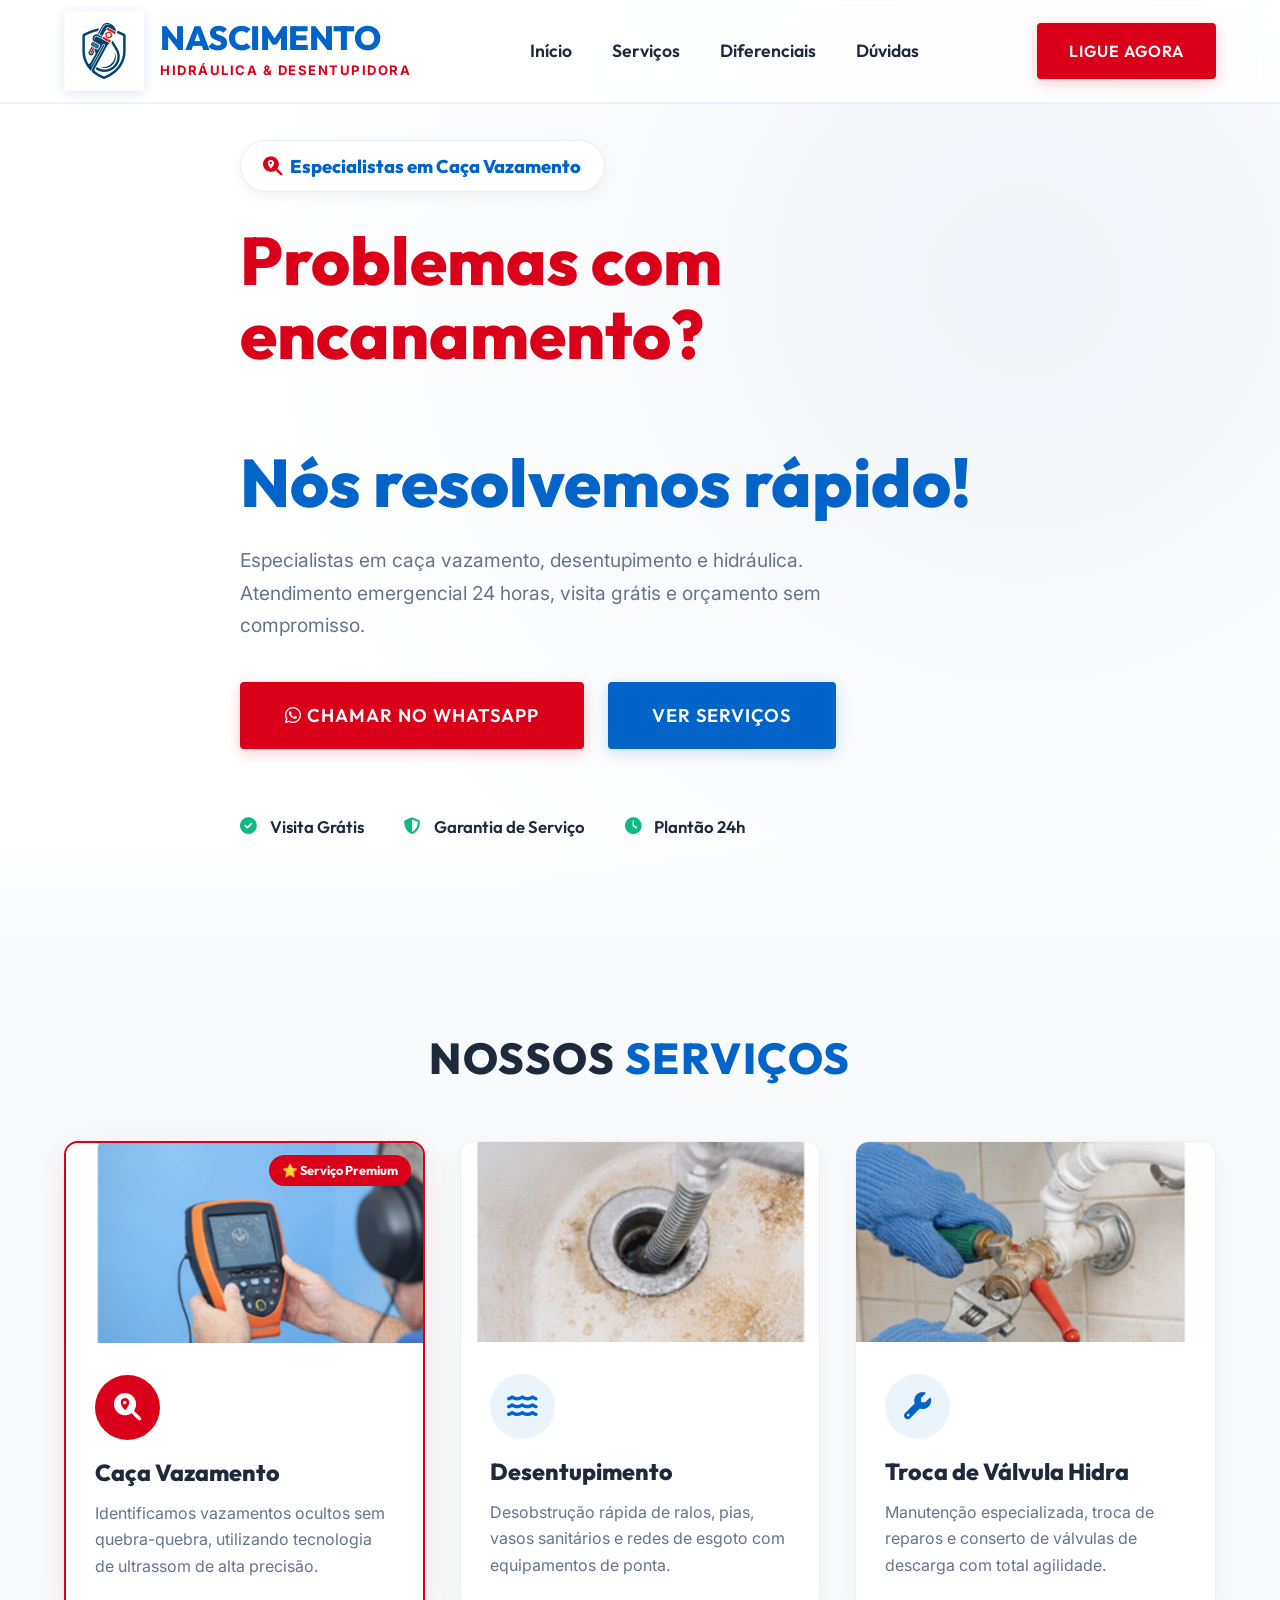
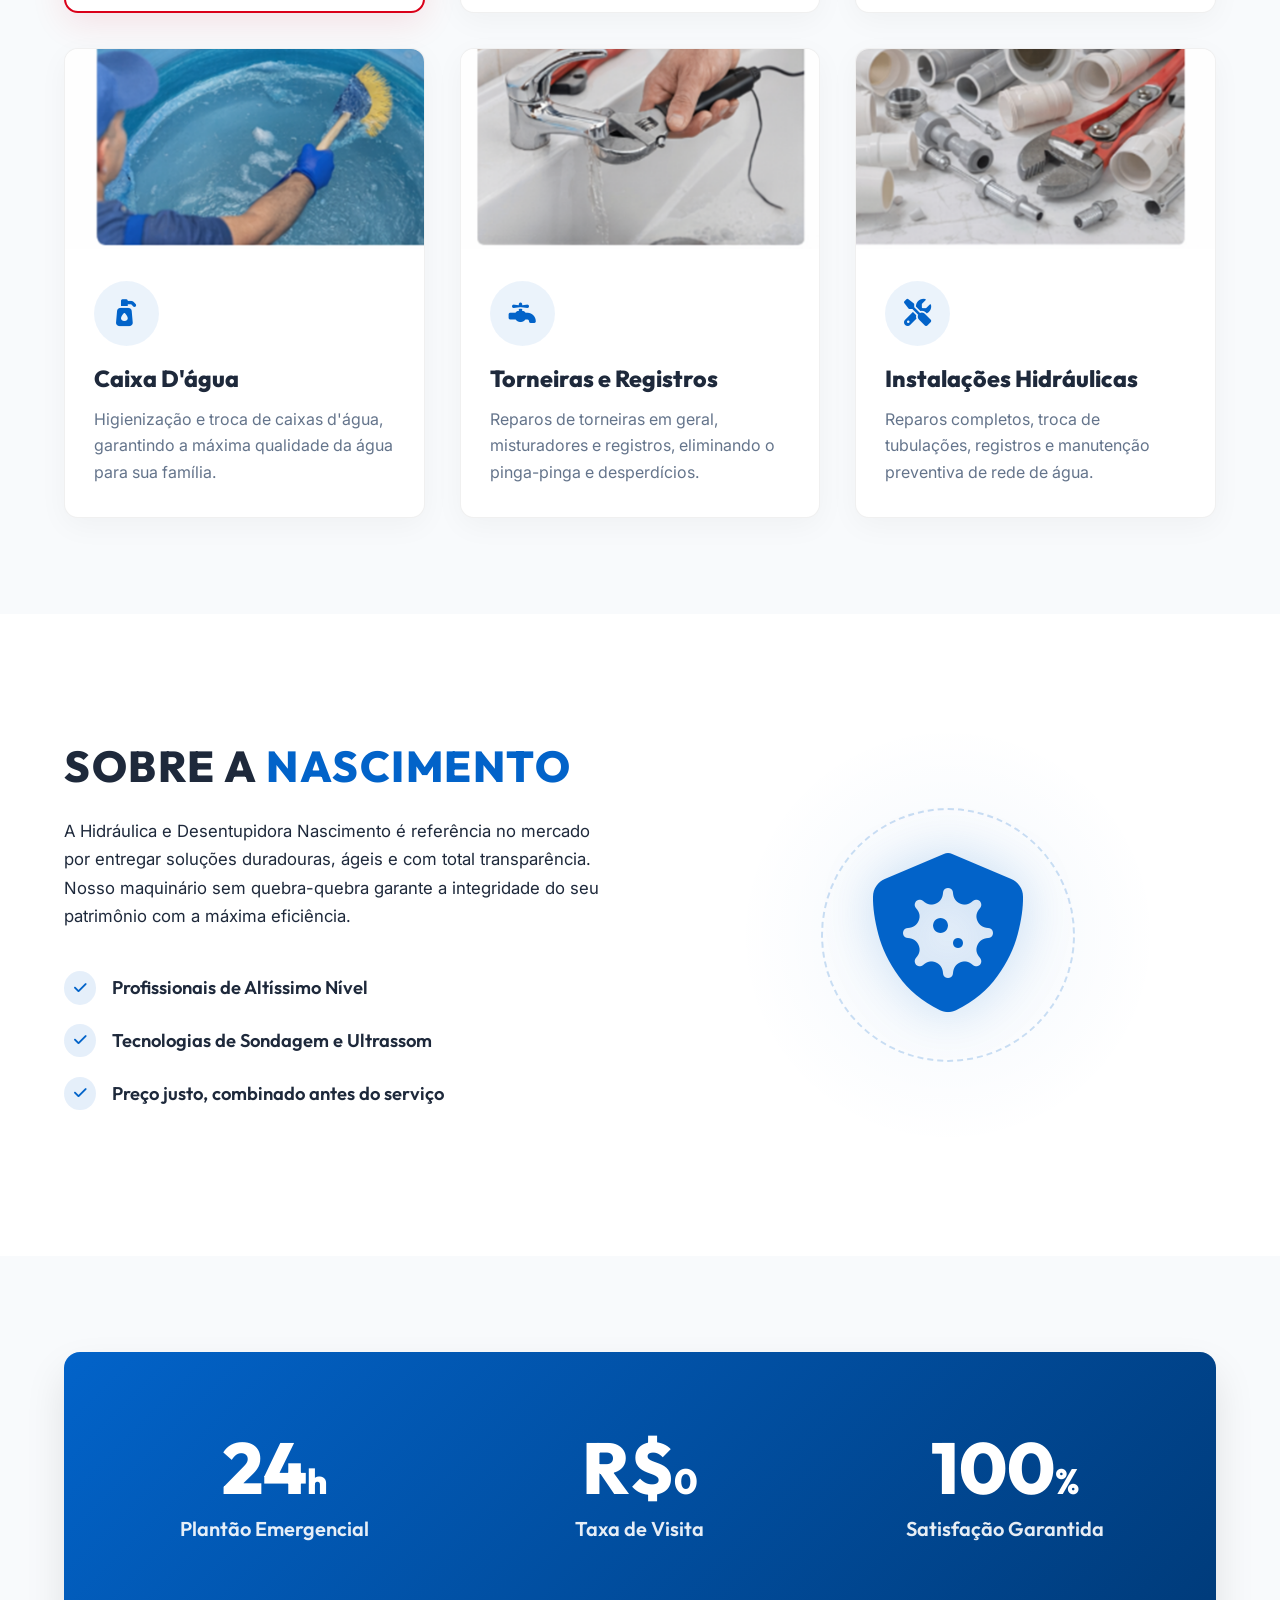
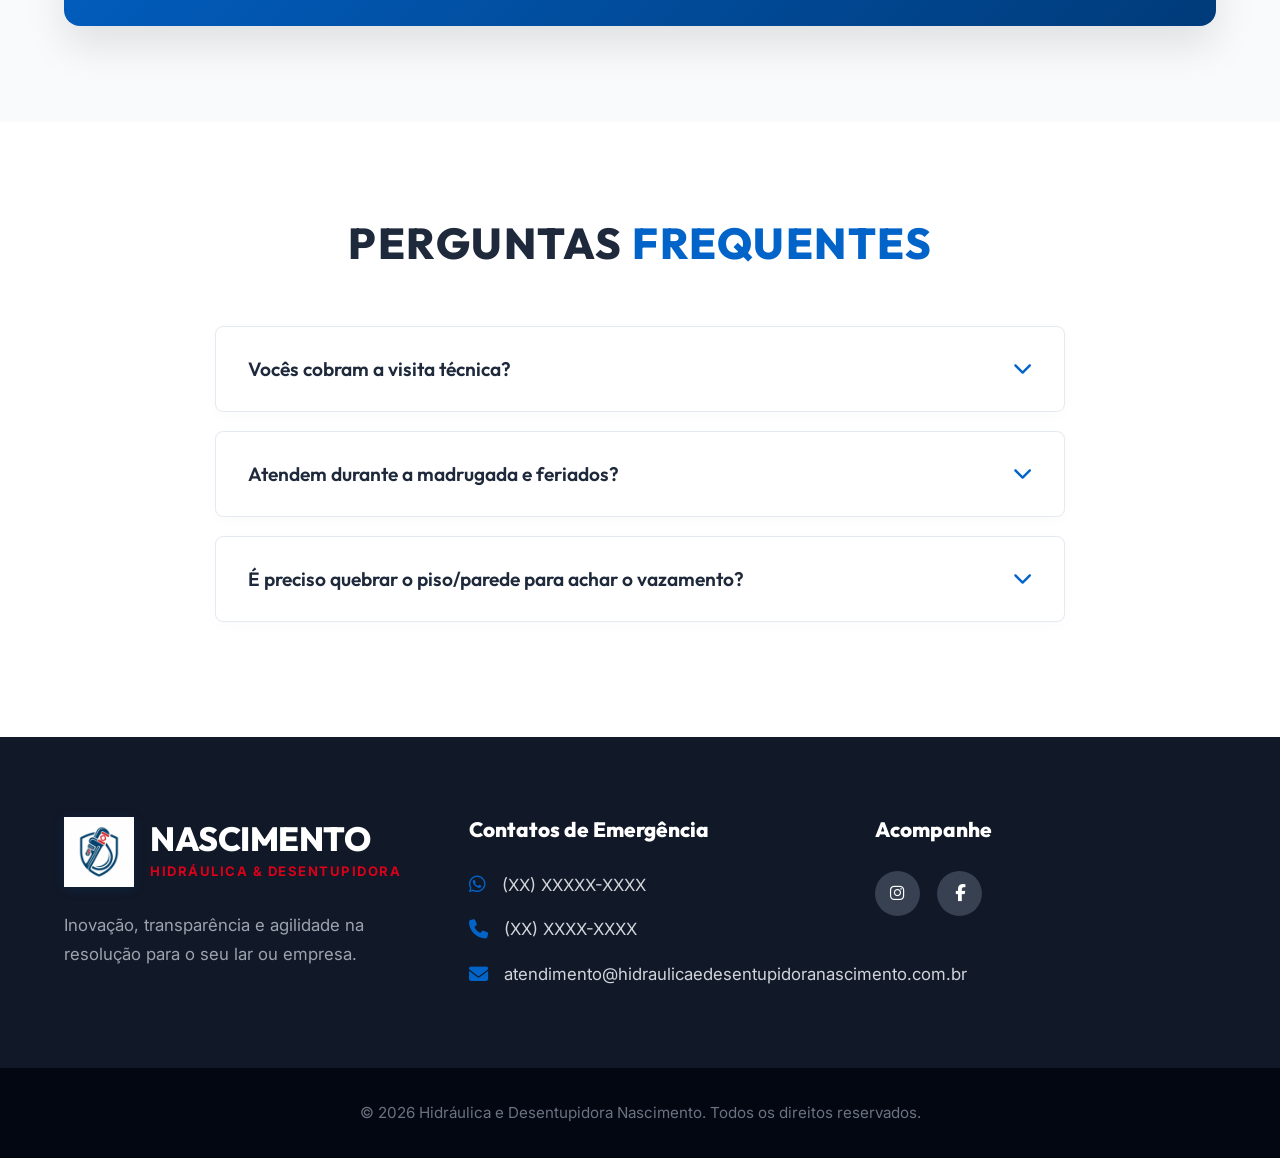
==== commit d00c7f6c: "feat: imagens reais dos servicos em alta qualidade e texto hero atualizado" ====
--- a/index.html
+++ b/index.html
@@ -16,7 +16,7 @@
                 <img src="assets/new_logo.png" alt="Simbolo Nascimento" class="logo-icon">
                 <div class="logo-text">
                     <span class="nascimento">NASCIMENTO</span>
-                    <span class="subtext">Hidráulica & Desentupidora</span>
+                    <span class="subtext">Hidráulica &amp; Desentupidora</span>
                 </div>
             </a>
             <div class="nav-toggle" id="mobile-menu">
@@ -36,7 +36,7 @@
         <section id="inicio" class="hero">
             <div class="container hero-content">
                 <div class="hero-badge"><i class="fas fa-search-location"></i> Especialistas em Caça Vazamento</div>
-                <h1>Problemas com encanamento?<br><span class="highlight">Nós resolvemos rápido!</span></h1>
+                <h1><span class="highlight-red">Problemas com encanamento?</span><br><span class="highlight">Nós resolvemos rápido!</span></h1>
                 <p>Especialistas em caça vazamento, desentupimento e hidráulica. Atendimento emergencial 24 horas, visita grátis e orçamento sem compromisso.</p>
                 <div class="hero-buttons">
                     <a href="#contato" class="btn btn-primary btn-large pulse"><i class="fab fa-whatsapp"></i> Chamar no WhatsApp</a>
@@ -54,36 +54,80 @@
             <div class="container">
                 <h2 class="section-title">Nossos <span>Serviços</span></h2>
                 <div class="services-grid">
-                    <div class="service-card" style="border: 2px solid var(--primary-red); transform: scale(1.02); box-shadow: 0 10px 30px rgba(218,0,25,0.1);">
-                        <div class="icon-wrapper" style="background: var(--primary-red); color: white;"><i class="fas fa-search-location"></i></div>
-                        <h3>Caça Vazamento</h3>
-                        <p>Identificamos vazamentos ocultos sem quebra-quebra, utilizando tecnologia de ultrassom de alta precisão.</p>
-                    </div>
-                    <div class="service-card">
-                        <div class="icon-wrapper"><i class="fas fa-water"></i></div>
-                        <h3>Desentupimento</h3>
-                        <p>Desobstrução rápida de ralos, pias, vasos sanitários e redes de esgoto com equipamentos de ponta.</p>
-                    </div>
-                    <div class="service-card">
-                        <div class="icon-wrapper"><i class="fas fa-wrench"></i></div>
-                        <h3>Troca de Válvula Hidra</h3>
-                        <p>Manutenção especializada, troca de reparos e conserto de válvulas de descarga com total agilidade.</p>
-                    </div>
-                    <div class="service-card">
-                        <div class="icon-wrapper"><i class="fas fa-pump-soap"></i></div>
-                        <h3>Caixa D'água</h3>
-                        <p>Higienização e troca de caixas d'água, garantindo a máxima qualidade da água para sua família.</p>
-                    </div>
-                    <div class="service-card">
-                        <div class="icon-wrapper"><i class="fas fa-faucet"></i></div>
-                        <h3>Torneiras e Registros</h3>
-                        <p>Reparos de torneiras em geral, misturadores e registros, eliminando o pinga-pinga e desperdícios.</p>
-                    </div>
-                    <div class="service-card">
-                        <div class="icon-wrapper"><i class="fas fa-tools"></i></div>
-                        <h3>Instalações Hidráulicas</h3>
-                        <p>Reparos completos, troca de tubulações, registros e manutenção preventiva de rede de água.</p>
-                    </div>
+
+                    <!-- Caça Vazamento - Destaque -->
+                    <div class="service-card featured-card">
+                        <div class="service-img-wrapper">
+                            <img src="assets/caca_vazamento.png" alt="Caça Vazamento" class="service-img">
+                            <div class="featured-badge">⭐ Serviço Premium</div>
+                        </div>
+                        <div class="service-body">
+                            <div class="icon-wrapper" style="background: var(--primary-red); color: white;"><i class="fas fa-search-location"></i></div>
+                            <h3>Caça Vazamento</h3>
+                            <p>Identificamos vazamentos ocultos sem quebra-quebra, utilizando tecnologia de ultrassom de alta precisão.</p>
+                        </div>
+                    </div>
+
+                    <!-- Desentupimento -->
+                    <div class="service-card">
+                        <div class="service-img-wrapper">
+                            <img src="assets/desentupimento.png" alt="Desentupimento" class="service-img">
+                        </div>
+                        <div class="service-body">
+                            <div class="icon-wrapper"><i class="fas fa-water"></i></div>
+                            <h3>Desentupimento</h3>
+                            <p>Desobstrução rápida de ralos, pias, vasos sanitários e redes de esgoto com equipamentos de ponta.</p>
+                        </div>
+                    </div>
+
+                    <!-- Troca de Válvula Hidra -->
+                    <div class="service-card">
+                        <div class="service-img-wrapper">
+                            <img src="assets/troca_valvula.png" alt="Troca de Válvula" class="service-img">
+                        </div>
+                        <div class="service-body">
+                            <div class="icon-wrapper"><i class="fas fa-wrench"></i></div>
+                            <h3>Troca de Válvula Hidra</h3>
+                            <p>Manutenção especializada, troca de reparos e conserto de válvulas de descarga com total agilidade.</p>
+                        </div>
+                    </div>
+
+                    <!-- Caixa D'água -->
+                    <div class="service-card">
+                        <div class="service-img-wrapper">
+                            <img src="assets/caixa_dagua.png" alt="Caixa D'água" class="service-img">
+                        </div>
+                        <div class="service-body">
+                            <div class="icon-wrapper"><i class="fas fa-pump-soap"></i></div>
+                            <h3>Caixa D'água</h3>
+                            <p>Higienização e troca de caixas d'água, garantindo a máxima qualidade da água para sua família.</p>
+                        </div>
+                    </div>
+
+                    <!-- Torneiras e Registros -->
+                    <div class="service-card">
+                        <div class="service-img-wrapper">
+                            <img src="assets/torneiras.png" alt="Torneiras e Registros" class="service-img">
+                        </div>
+                        <div class="service-body">
+                            <div class="icon-wrapper"><i class="fas fa-faucet"></i></div>
+                            <h3>Torneiras e Registros</h3>
+                            <p>Reparos de torneiras em geral, misturadores e registros, eliminando o pinga-pinga e desperdícios.</p>
+                        </div>
+                    </div>
+
+                    <!-- Instalações Hidráulicas -->
+                    <div class="service-card">
+                        <div class="service-img-wrapper">
+                            <img src="assets/instalacoes.png" alt="Instalações Hidráulicas" class="service-img">
+                        </div>
+                        <div class="service-body">
+                            <div class="icon-wrapper"><i class="fas fa-tools"></i></div>
+                            <h3>Instalações Hidráulicas</h3>
+                            <p>Reparos completos, troca de tubulações, registros e manutenção preventiva de rede de água.</p>
+                        </div>
+                    </div>
+
                 </div>
             </div>
         </section>
@@ -157,10 +201,10 @@
         <div class="container footer-content">
             <div class="footer-info">
                 <a href="#" class="logo-container" style="background: transparent; margin-bottom: 1.5rem; display: inline-flex;">
-                    <img src="assets/new_logo.png" alt="Simbolo Nascimento" class="logo-icon" style="height: 60px;">
+                    <img src="assets/new_logo.png" alt="Simbolo Nascimento" class="logo-icon" style="height: 70px;">
                     <div class="logo-text">
                         <span class="nascimento" style="color: #fff;">NASCIMENTO</span>
-                        <span class="subtext">Hidráulica & Desentupidora</span>
+                        <span class="subtext">Hidráulica &amp; Desentupidora</span>
                     </div>
                 </a>
                 <p>Inovação, transparência e agilidade na resolução para o seu lar ou empresa.</p>
--- a/style.css
+++ b/style.css
@@ -22,14 +22,15 @@
 
 html {
     scroll-behavior: smooth;
-    scroll-padding-top: 80px;
+    scroll-padding-top: 90px;
 }
 
 body {
     background-color: var(--bg-main);
     color: var(--text-main);
     font-family: var(--font-body);
-    line-height: 1.6;
+    font-size: 1.05rem;
+    line-height: 1.7;
     overflow-x: hidden;
 }
 
@@ -40,7 +41,7 @@
 }
 
 .section-title {
-    font-size: 2.5rem;
+    font-size: 2.7rem;
     text-align: center;
     margin-bottom: 3.5rem;
     text-transform: uppercase;
@@ -52,8 +53,15 @@
     color: var(--primary-blue);
 }
 
+/* Highlight vermelho - para "Problemas com vazamento?" */
+.highlight-red {
+    color: var(--primary-red);
+    display: block;
+}
+
+/* Highlight padrão */
 .highlight {
-    color: var(--primary-red);
+    color: var(--primary-blue);
 }
 
 .container {
@@ -71,11 +79,11 @@
     position: fixed;
     top: 0;
     width: 100%;
-    background: rgba(255, 255, 255, 0.85);
+    background: rgba(255, 255, 255, 0.9);
     backdrop-filter: blur(12px);
     z-index: 1000;
-    border-bottom: 1px solid rgba(0, 0, 0, 0.05);
-    padding: 1rem 0;
+    border-bottom: 2px solid rgba(2, 99, 201, 0.08);
+    padding: 0.7rem 0;
     transition: var(--transition);
 }
 
@@ -88,7 +96,7 @@
 .logo-container {
     display: flex;
     align-items: center;
-    gap: 0.8rem;
+    gap: 1rem;
     text-decoration: none;
     transition: var(--transition);
 }
@@ -97,11 +105,13 @@
     transform: scale(1.02);
 }
 
+/* Logo MAIOR na navbar */
 .logo-icon {
-    height: 60px;
+    height: 80px;
     width: auto;
     object-fit: contain;
     transition: var(--transition);
+    filter: drop-shadow(0 2px 6px rgba(2,99,201,0.15));
 }
 
 .logo-text {
@@ -113,7 +123,7 @@
 .nascimento {
     font-family: var(--font-heading);
     font-weight: 800;
-    font-size: 1.8rem;
+    font-size: 2.1rem;
     color: var(--primary-blue);
     line-height: 1;
     letter-spacing: -0.5px;
@@ -121,12 +131,12 @@
 
 .subtext {
     font-family: var(--font-body);
-    font-size: 0.75rem;
+    font-size: 0.82rem;
     font-weight: 700;
     color: var(--primary-red);
     text-transform: uppercase;
-    letter-spacing: 1px;
-    margin-top: 2px;
+    letter-spacing: 1.5px;
+    margin-top: 4px;
 }
 
 .nav-menu {
@@ -140,7 +150,7 @@
     text-decoration: none;
     font-family: var(--font-heading);
     font-weight: 600;
-    font-size: 1.05rem;
+    font-size: 1.1rem;
     transition: var(--transition);
 }
 
@@ -158,13 +168,14 @@
 /* Buttons */
 .btn {
     display: inline-block;
-    padding: 0.8rem 1.8rem;
+    padding: 0.9rem 2rem;
     border-radius: 4px;
     font-family: var(--font-heading);
     font-weight: 600;
     text-decoration: none;
     text-transform: uppercase;
     letter-spacing: 1px;
+    font-size: 1rem;
     transition: var(--transition);
     cursor: pointer;
     border: none;
@@ -206,8 +217,8 @@
 }
 
 .btn-large {
-    padding: 1rem 2.5rem;
-    font-size: 1.1rem;
+    padding: 1.1rem 2.8rem;
+    font-size: 1.15rem;
 }
 
 .pulse {
@@ -227,11 +238,11 @@
     gap: 0.5rem;
     background: #fff;
     color: var(--primary-blue);
-    padding: 0.6rem 1.2rem;
+    padding: 0.6rem 1.4rem;
     border-radius: 50px;
     font-family: var(--font-heading);
     font-weight: 800;
-    font-size: 1.1rem;
+    font-size: 1.15rem;
     margin-bottom: 2rem;
     box-shadow: 0 4px 15px rgba(0,0,0,0.05);
     border: 1px solid rgba(2, 99, 201, 0.1);
@@ -254,7 +265,7 @@
     display: flex;
     align-items: center;
     background: radial-gradient(circle at 80% 30%, #f1f5f9 0%, var(--bg-surface) 65%);
-    padding-top: 130px;
+    padding-top: 140px;
     position: relative;
     overflow: hidden;
 }
@@ -275,14 +286,14 @@
 }
 
 .hero h1 {
-    font-size: 3.8rem;
+    font-size: 4.2rem;
     margin-bottom: 1.5rem;
     color: var(--text-main);
     line-height: 1.1;
 }
 
 .hero p {
-    font-size: 1.15rem;
+    font-size: 1.2rem;
     color: var(--text-muted);
     margin-bottom: 2.5rem;
     max-width: 650px;
@@ -299,6 +310,7 @@
     gap: 2.5rem;
     font-family: var(--font-heading);
     font-weight: 600;
+    font-size: 1.05rem;
 }
 
 .trust-indicators span {
@@ -319,19 +331,21 @@
 
 .services-grid {
     display: grid;
-    grid-template-columns: repeat(auto-fit, minmax(300px, 1fr));
-    gap: 2rem;
-}
-
+    grid-template-columns: repeat(auto-fit, minmax(320px, 1fr));
+    gap: 2.2rem;
+}
+
+/* Service Card com imagem */
 .service-card {
     background: var(--bg-surface);
-    padding: 2.5rem 2rem;
-    border-radius: 12px;
-    border: 1px solid rgba(0,0,0,0.05);
-    box-shadow: 0 10px 30px rgba(0,0,0,0.02);
+    border-radius: 14px;
+    border: 1px solid rgba(0,0,0,0.06);
+    box-shadow: 0 8px 30px rgba(0,0,0,0.04);
     transition: var(--transition);
     position: relative;
     overflow: hidden;
+    display: flex;
+    flex-direction: column;
 }
 
 .service-card::before {
@@ -345,29 +359,85 @@
     transform: scaleY(0);
     transition: var(--transition);
     transform-origin: bottom;
+    z-index: 2;
 }
 
 .service-card:hover {
     transform: translateY(-8px);
     border-color: rgba(2, 99, 201, 0.2);
-    box-shadow: 0 15px 35px rgba(2, 99, 201, 0.1);
+    box-shadow: 0 18px 45px rgba(2, 99, 201, 0.12);
 }
 
 .service-card:hover::before {
     transform: scaleY(1);
 }
 
+/* Imagem do serviço */
+.service-img-wrapper {
+    width: 100%;
+    height: 200px;
+    overflow: hidden;
+    position: relative;
+}
+
+.service-img {
+    width: 100%;
+    height: 100%;
+    object-fit: cover;
+    transition: transform 0.5s ease;
+    display: block;
+}
+
+.service-card:hover .service-img {
+    transform: scale(1.07);
+}
+
+/* Badge do card em destaque */
+.featured-badge {
+    position: absolute;
+    top: 12px;
+    right: 12px;
+    background: var(--primary-red);
+    color: #fff;
+    padding: 0.3rem 0.8rem;
+    border-radius: 50px;
+    font-family: var(--font-heading);
+    font-weight: 700;
+    font-size: 0.8rem;
+    z-index: 3;
+}
+
+/* Card destaque - Caça Vazamento */
+.featured-card {
+    border: 2px solid var(--primary-red);
+    box-shadow: 0 10px 35px rgba(218,0,25,0.1);
+}
+
+.featured-card:hover {
+    border-color: var(--primary-red);
+    box-shadow: 0 20px 50px rgba(218,0,25,0.2);
+}
+
+.featured-card::before {
+    background: var(--primary-red);
+}
+
+.service-body {
+    padding: 2rem 1.8rem;
+    flex: 1;
+}
+
 .icon-wrapper {
-    width: 70px;
-    height: 70px;
+    width: 65px;
+    height: 65px;
     background: rgba(2, 99, 201, 0.08);
     border-radius: 50%;
     display: flex;
     align-items: center;
     justify-content: center;
-    font-size: 1.8rem;
-    color: var(--primary-blue);
-    margin-bottom: 1.5rem;
+    font-size: 1.7rem;
+    color: var(--primary-blue);
+    margin-bottom: 1.2rem;
     transition: var(--transition);
 }
 
@@ -376,14 +446,20 @@
     color: #fff;
 }
 
+.featured-card:hover .icon-wrapper {
+    background: var(--primary-red) !important;
+}
+
 .service-card h3 {
-    font-size: 1.4rem;
-    margin-bottom: 1rem;
+    font-size: 1.45rem;
+    margin-bottom: 0.8rem;
     color: var(--text-main);
 }
 
 .service-card p {
     color: var(--text-muted);
+    font-size: 1rem;
+    line-height: 1.65;
 }
 
 /* About Section */
@@ -415,7 +491,7 @@
     margin-bottom: 1.2rem;
     font-family: var(--font-heading);
     font-weight: 600;
-    font-size: 1.1rem;
+    font-size: 1.15rem;
 }
 
 .about-list i {
@@ -480,20 +556,20 @@
 }
 
 .diff-item h2 {
-    font-size: 4rem;
+    font-size: 4.5rem;
     color: #fff;
     line-height: 1;
     margin-bottom: 0.5rem;
 }
 
 .diff-item .small {
-    font-size: 2rem;
+    font-size: 2.2rem;
 }
 
 .diff-item p {
     font-family: var(--font-heading);
     font-weight: 600;
-    font-size: 1.2rem;
+    font-size: 1.25rem;
     color: rgba(255,255,255,0.9);
 }
 
@@ -522,10 +598,10 @@
 }
 
 .accordion-header {
-    padding: 1.5rem 2rem;
+    padding: 1.6rem 2rem;
     font-family: var(--font-heading);
     font-weight: 600;
-    font-size: 1.15rem;
+    font-size: 1.2rem;
     cursor: pointer;
     display: flex;
     justify-content: space-between;
@@ -559,6 +635,7 @@
     overflow: hidden;
     transition: max-height 0.3s ease, padding 0.3s ease;
     color: var(--text-muted);
+    font-size: 1.05rem;
 }
 
 /* Footer */
@@ -604,6 +681,7 @@
     display: flex;
     align-items: center;
     gap: 1rem;
+    font-size: 1.05rem;
 }
 
 .footer-contacts i {
@@ -655,7 +733,7 @@
         align-items: center;
     }
     .hero h1 {
-        font-size: 3.2rem;
+        font-size: 3.4rem;
     }
     .diff-grid {
         grid-template-columns: 1fr;
@@ -666,13 +744,13 @@
 
 @media (max-width: 768px) {
     .logo-icon {
-        height: 48px;
+        height: 60px;
     }
     .nascimento {
-        font-size: 1.4rem;
+        font-size: 1.6rem;
     }
     .subtext {
-        font-size: 0.65rem;
+        font-size: 0.7rem;
     }
     .footer-logo {
         height: 90px;
@@ -698,10 +776,10 @@
     .hero {
         text-align: center;
         background: radial-gradient(circle at center, #f1f5f9 0%, var(--bg-surface) 70%);
-        padding-top: 150px;
+        padding-top: 160px;
     }
     .hero h1 {
-        font-size: 2.6rem;
+        font-size: 2.8rem;
     }
     .hero p {
         margin: 0 auto 2rem;
@@ -719,6 +797,9 @@
         display: none;
     }
     .section-title {
-        font-size: 2rem;
-    }
-}
+        font-size: 2.1rem;
+    }
+    .services-grid {
+        grid-template-columns: 1fr;
+    }
+}
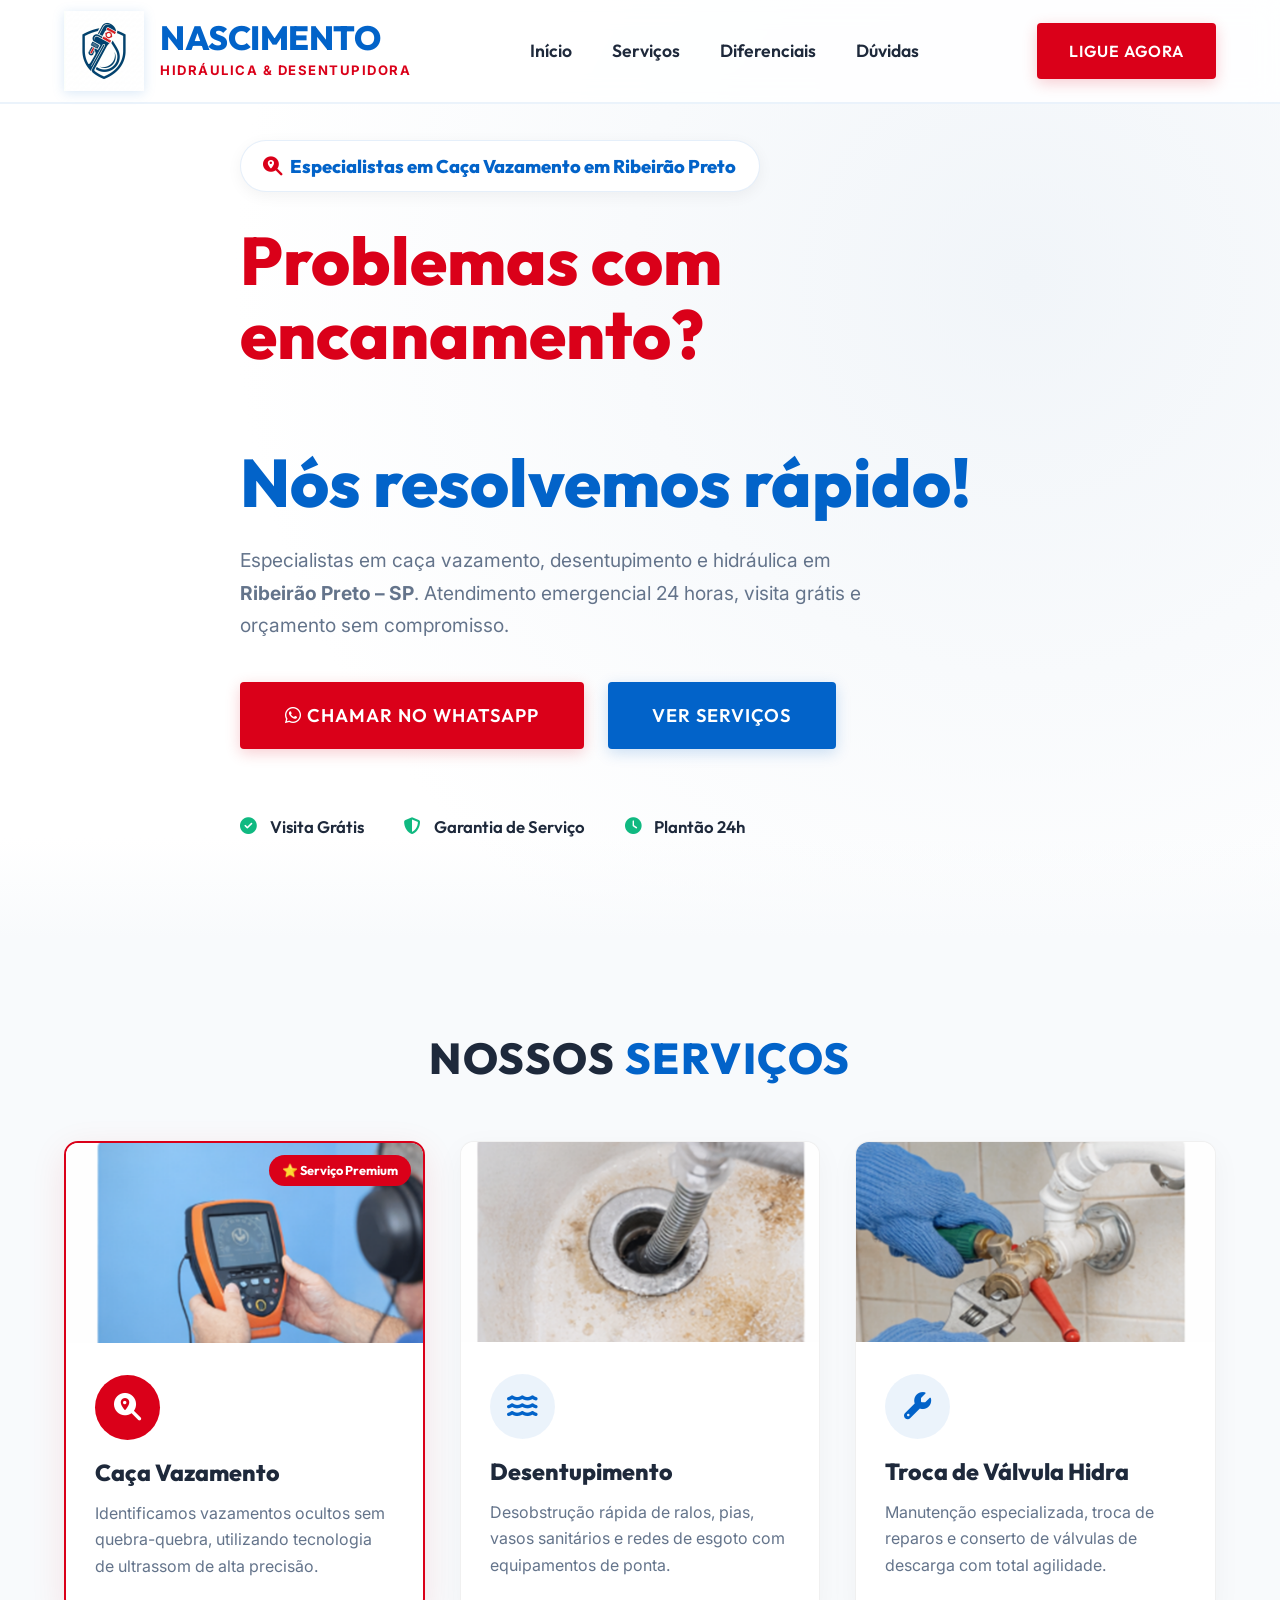
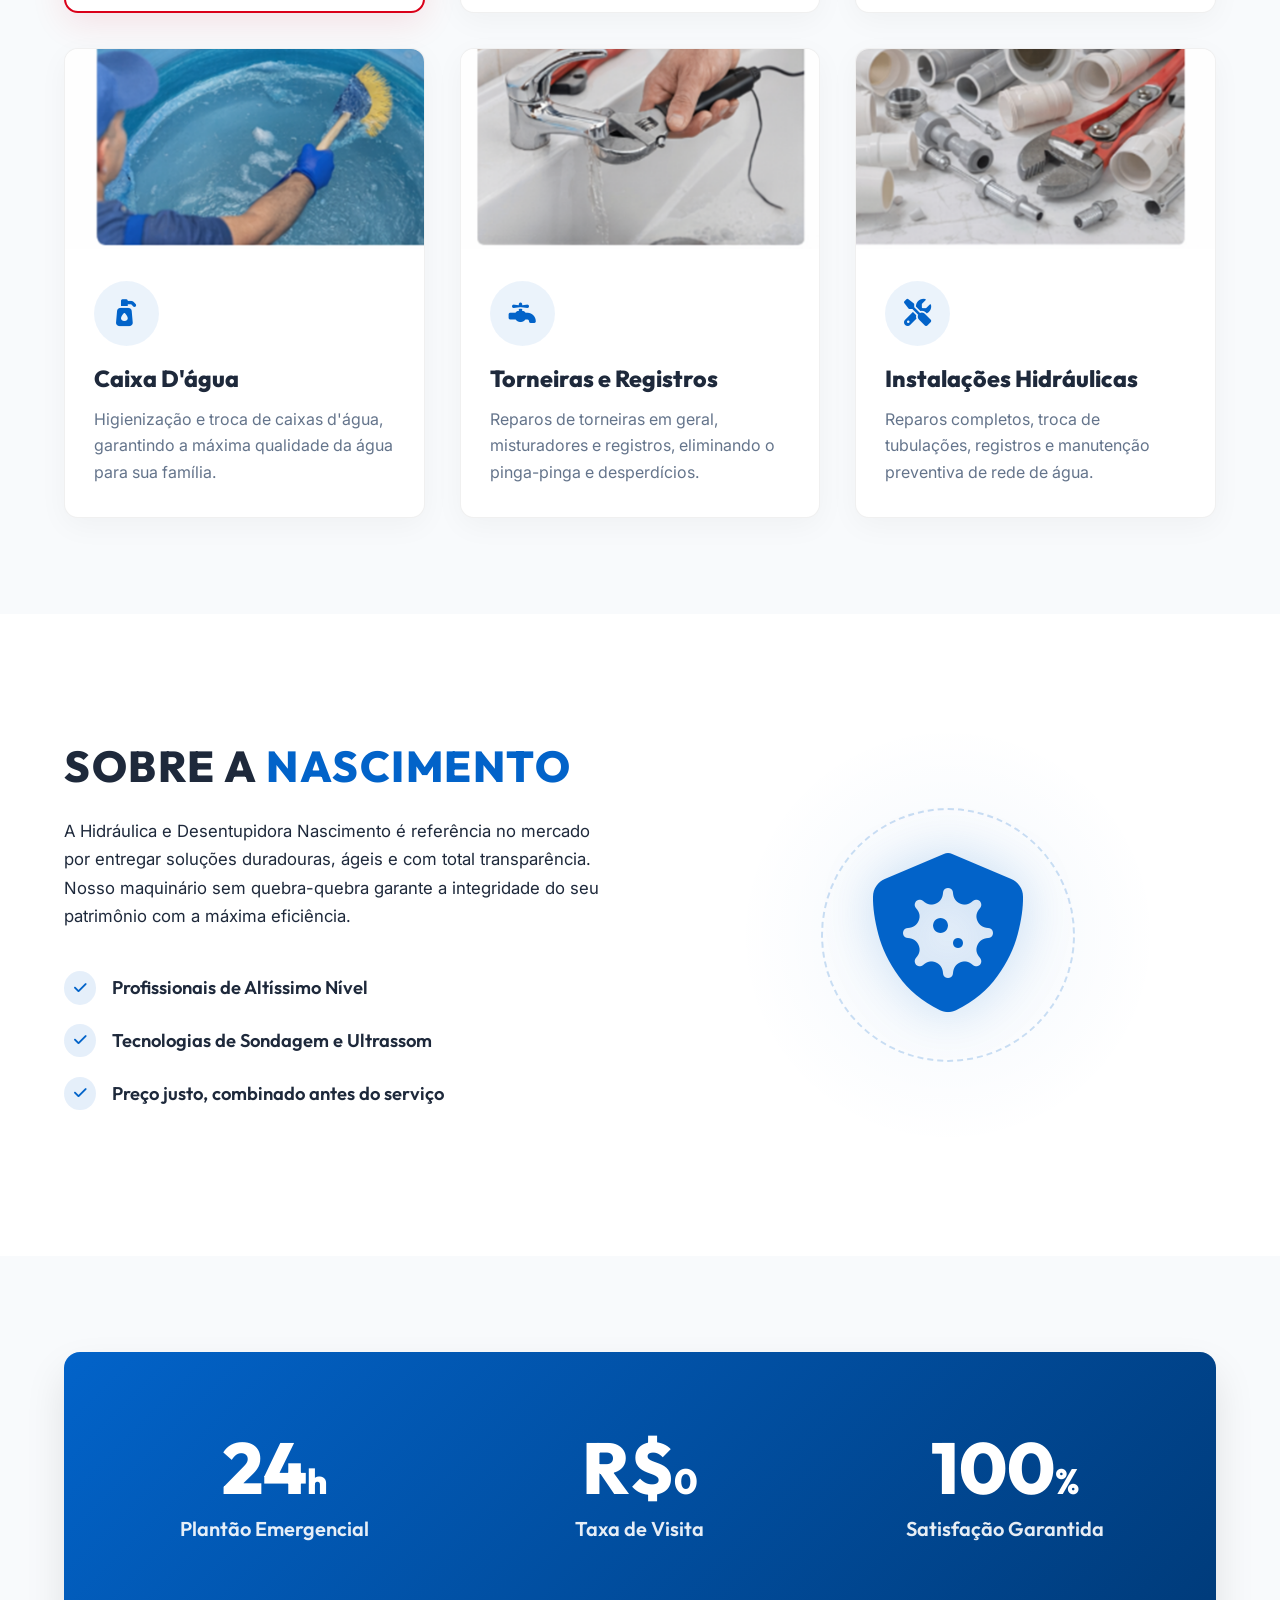
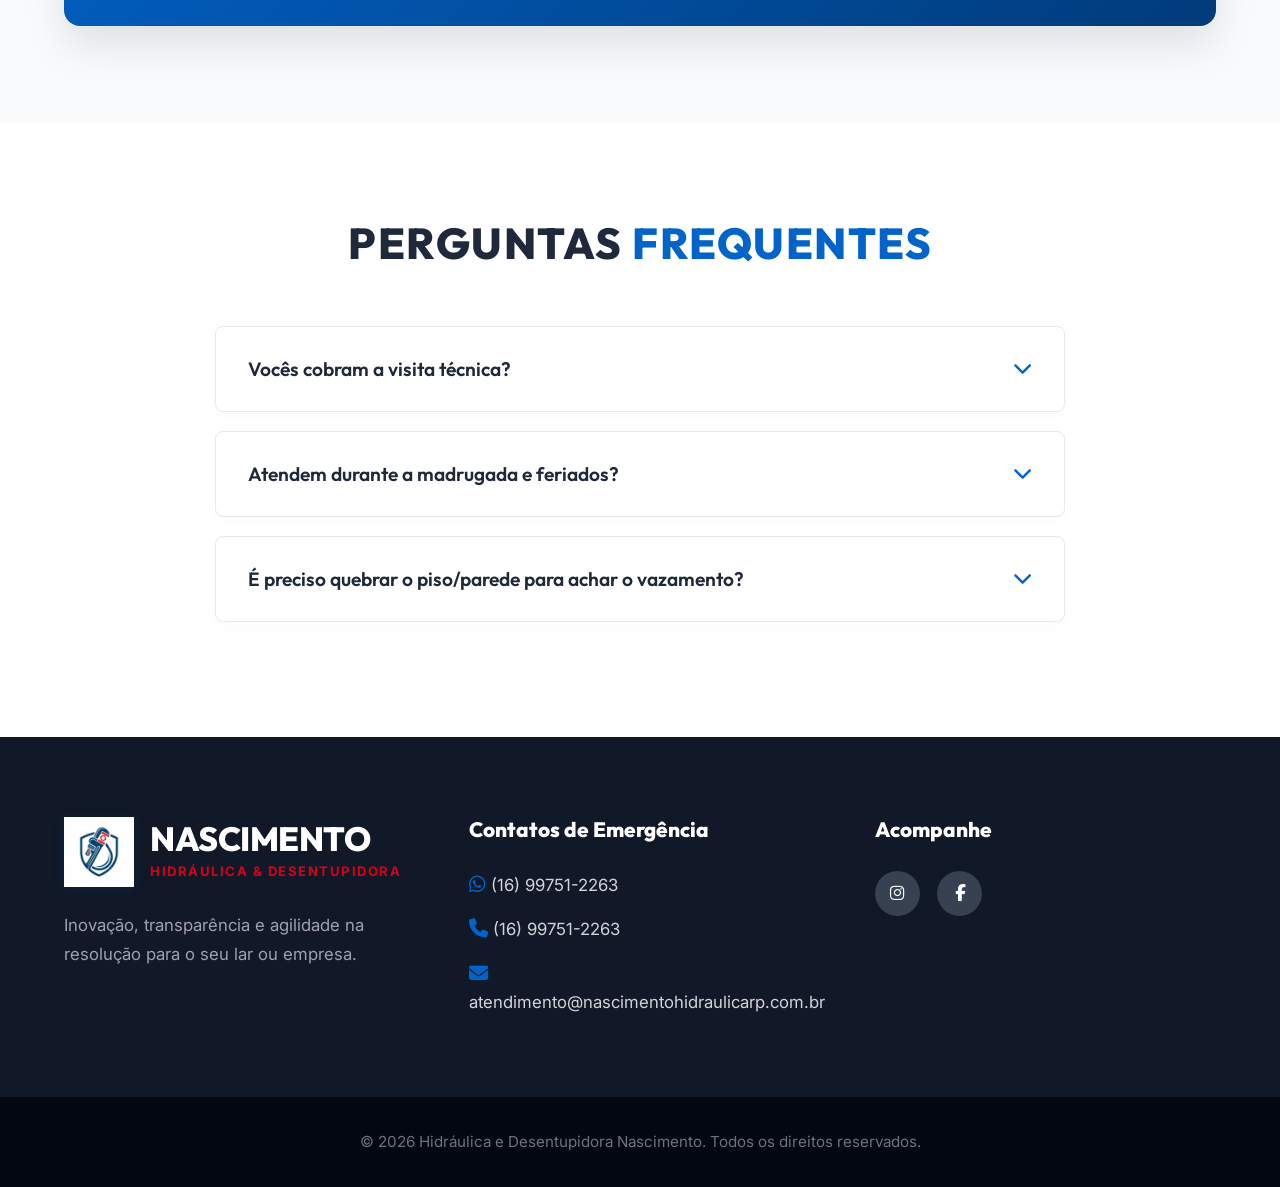
==== commit 31866b11: "feat: atualiza SEO e contatos com foco em Ribeirão Preto e novo domínio" ====
--- a/index.html
+++ b/index.html
@@ -3,8 +3,66 @@
 <head>
     <meta charset="UTF-8">
     <meta name="viewport" content="width=device-width, initial-scale=1.0">
-    <title>Hidráulica e Desentupidora Nascimento | Atendimento 24h</title>
-    <meta name="description" content="Especialistas em desentupimento, caça vazamentos e serviços hidráulicos. Atendimento rápido e 24h.">
+
+    <!-- ===== SEO Principal ===== -->
+    <title>Hidráulica e Desentupidora em Ribeirão Preto | Nascimento 24h</title>
+    <meta name="description" content="Hidráulica e Desentupidora Nascimento em Ribeirão Preto – SP. Caça vazamento, desentupimento, troca de válvula e instalações hidráulicas. Atendimento emergencial 24h, visita grátis. Ligue: (16) 99751-2263.">
+    <meta name="keywords" content="hidráulica Ribeirão Preto, desentupidora Ribeirão Preto, caça vazamento Ribeirão Preto, encanador Ribeirão Preto, desentupimento Ribeirão Preto, conserto vazamento RP, hidráulica 24h Ribeirão Preto, desentupidora 24h RP, Nascimento Hidráulica">
+    <meta name="author" content="Nascimento Hidráulica e Desentupidora">
+    <meta name="robots" content="index, follow">
+    <meta name="geo.region" content="BR-SP">
+    <meta name="geo.placename" content="Ribeirão Preto">
+
+    <!-- ===== URL Canônica ===== -->
+    <link rel="canonical" href="https://www.nascimentohidraulicarp.com.br/">
+
+    <!-- ===== Open Graph (WhatsApp / Facebook) ===== -->
+    <meta property="og:type" content="website">
+    <meta property="og:url" content="https://www.nascimentohidraulicarp.com.br/">
+    <meta property="og:title" content="Hidráulica e Desentupidora em Ribeirão Preto | Nascimento 24h">
+    <meta property="og:description" content="Caça vazamento, desentupimento e hidráulica em Ribeirão Preto – SP. Atendimento 24h, visita grátis. Ligue agora: (16) 99751-2263.">
+    <meta property="og:image" content="https://www.nascimentohidraulicarp.com.br/assets/new_logo.png">
+    <meta property="og:locale" content="pt_BR">
+    <meta property="og:site_name" content="Nascimento Hidráulica e Desentupidora">
+
+    <!-- ===== Twitter Card ===== -->
+    <meta name="twitter:card" content="summary_large_image">
+    <meta name="twitter:title" content="Hidráulica e Desentupidora em Ribeirão Preto | Nascimento 24h">
+    <meta name="twitter:description" content="Caça vazamento, desentupimento e hidráulica em Ribeirão Preto – SP. Atendimento 24h, visita grátis.">
+    <meta name="twitter:image" content="https://www.nascimentohidraulicarp.com.br/assets/new_logo.png">
+
+    <!-- ===== Schema.org LocalBusiness (Rich Results Google) ===== -->
+    <script type="application/ld+json">
+    {
+      "@context": "https://schema.org",
+      "@type": "Plumber",
+      "name": "Nascimento Hidráulica e Desentupidora",
+      "image": "https://www.nascimentohidraulicarp.com.br/assets/new_logo.png",
+      "url": "https://www.nascimentohidraulicarp.com.br",
+      "telephone": "+55-16-99751-2263",
+      "email": "atendimento@nascimentohidraulicarp.com.br",
+      "address": {
+        "@type": "PostalAddress",
+        "addressLocality": "Ribeirão Preto",
+        "addressRegion": "SP",
+        "addressCountry": "BR"
+      },
+      "geo": {
+        "@type": "GeoCoordinates",
+        "latitude": "-21.1767",
+        "longitude": "-47.8208"
+      },
+      "openingHours": "Mo-Su 00:00-23:59",
+      "priceRange": "$$",
+      "areaServed": "Ribeirão Preto e região",
+      "description": "Hidráulica e Desentupidora Nascimento – especialistas em caça vazamento, desentupimento e instalações hidráulicas em Ribeirão Preto – SP. Atendimento 24h.",
+      "sameAs": [
+        "https://www.instagram.com/",
+        "https://www.facebook.com/"
+      ]
+    }
+    </script>
+
     <link href="https://fonts.googleapis.com/css2?family=Outfit:wght@300;400;600;800&family=Inter:wght@400;500&display=swap" rel="stylesheet">
     <link href="https://cdnjs.cloudflare.com/ajax/libs/font-awesome/6.4.0/css/all.min.css" rel="stylesheet">
     <link rel="stylesheet" href="style.css">
@@ -35,11 +93,11 @@
     <main>
         <section id="inicio" class="hero">
             <div class="container hero-content">
-                <div class="hero-badge"><i class="fas fa-search-location"></i> Especialistas em Caça Vazamento</div>
+                <div class="hero-badge"><i class="fas fa-search-location"></i> Especialistas em Caça Vazamento em Ribeirão Preto</div>
                 <h1><span class="highlight-red">Problemas com encanamento?</span><br><span class="highlight">Nós resolvemos rápido!</span></h1>
-                <p>Especialistas em caça vazamento, desentupimento e hidráulica. Atendimento emergencial 24 horas, visita grátis e orçamento sem compromisso.</p>
+                <p>Especialistas em caça vazamento, desentupimento e hidráulica em <strong>Ribeirão Preto – SP</strong>. Atendimento emergencial 24 horas, visita grátis e orçamento sem compromisso.</p>
                 <div class="hero-buttons">
-                    <a href="#contato" class="btn btn-primary btn-large pulse"><i class="fab fa-whatsapp"></i> Chamar no WhatsApp</a>
+                    <a href="https://wa.me/5516997512263" target="_blank" class="btn btn-primary btn-large pulse"><i class="fab fa-whatsapp"></i> Chamar no WhatsApp</a>
                     <a href="#servicos" class="btn btn-secondary btn-large">Ver Serviços</a>
                 </div>
                 <div class="trust-indicators">
@@ -211,10 +269,9 @@
             </div>
             <div class="footer-contacts">
                 <h3>Contatos de Emergência</h3>
-                <!-- Placeholders solicitados, prontas para edição pelo usuário -->
-                <p><i class="fab fa-whatsapp"></i> (XX) XXXXX-XXXX</p>
-                <p><i class="fas fa-phone"></i> (XX) XXXX-XXXX</p>
-                <p><i class="fas fa-envelope"></i> atendimento@hidraulicaedesentupidoranascimento.com.br</p>
+                <p><a href="https://wa.me/5516997512263" target="_blank" style="color:inherit;text-decoration:none;"><i class="fab fa-whatsapp"></i> (16) 99751-2263</a></p>
+                <p><a href="tel:+5516997512263" style="color:inherit;text-decoration:none;"><i class="fas fa-phone"></i> (16) 99751-2263</a></p>
+                <p><a href="mailto:atendimento@nascimentohidraulicarp.com.br" style="color:inherit;text-decoration:none;"><i class="fas fa-envelope"></i> atendimento@nascimentohidraulicarp.com.br</a></p>
             </div>
             <div class="footer-social">
                 <h3>Acompanhe</h3>
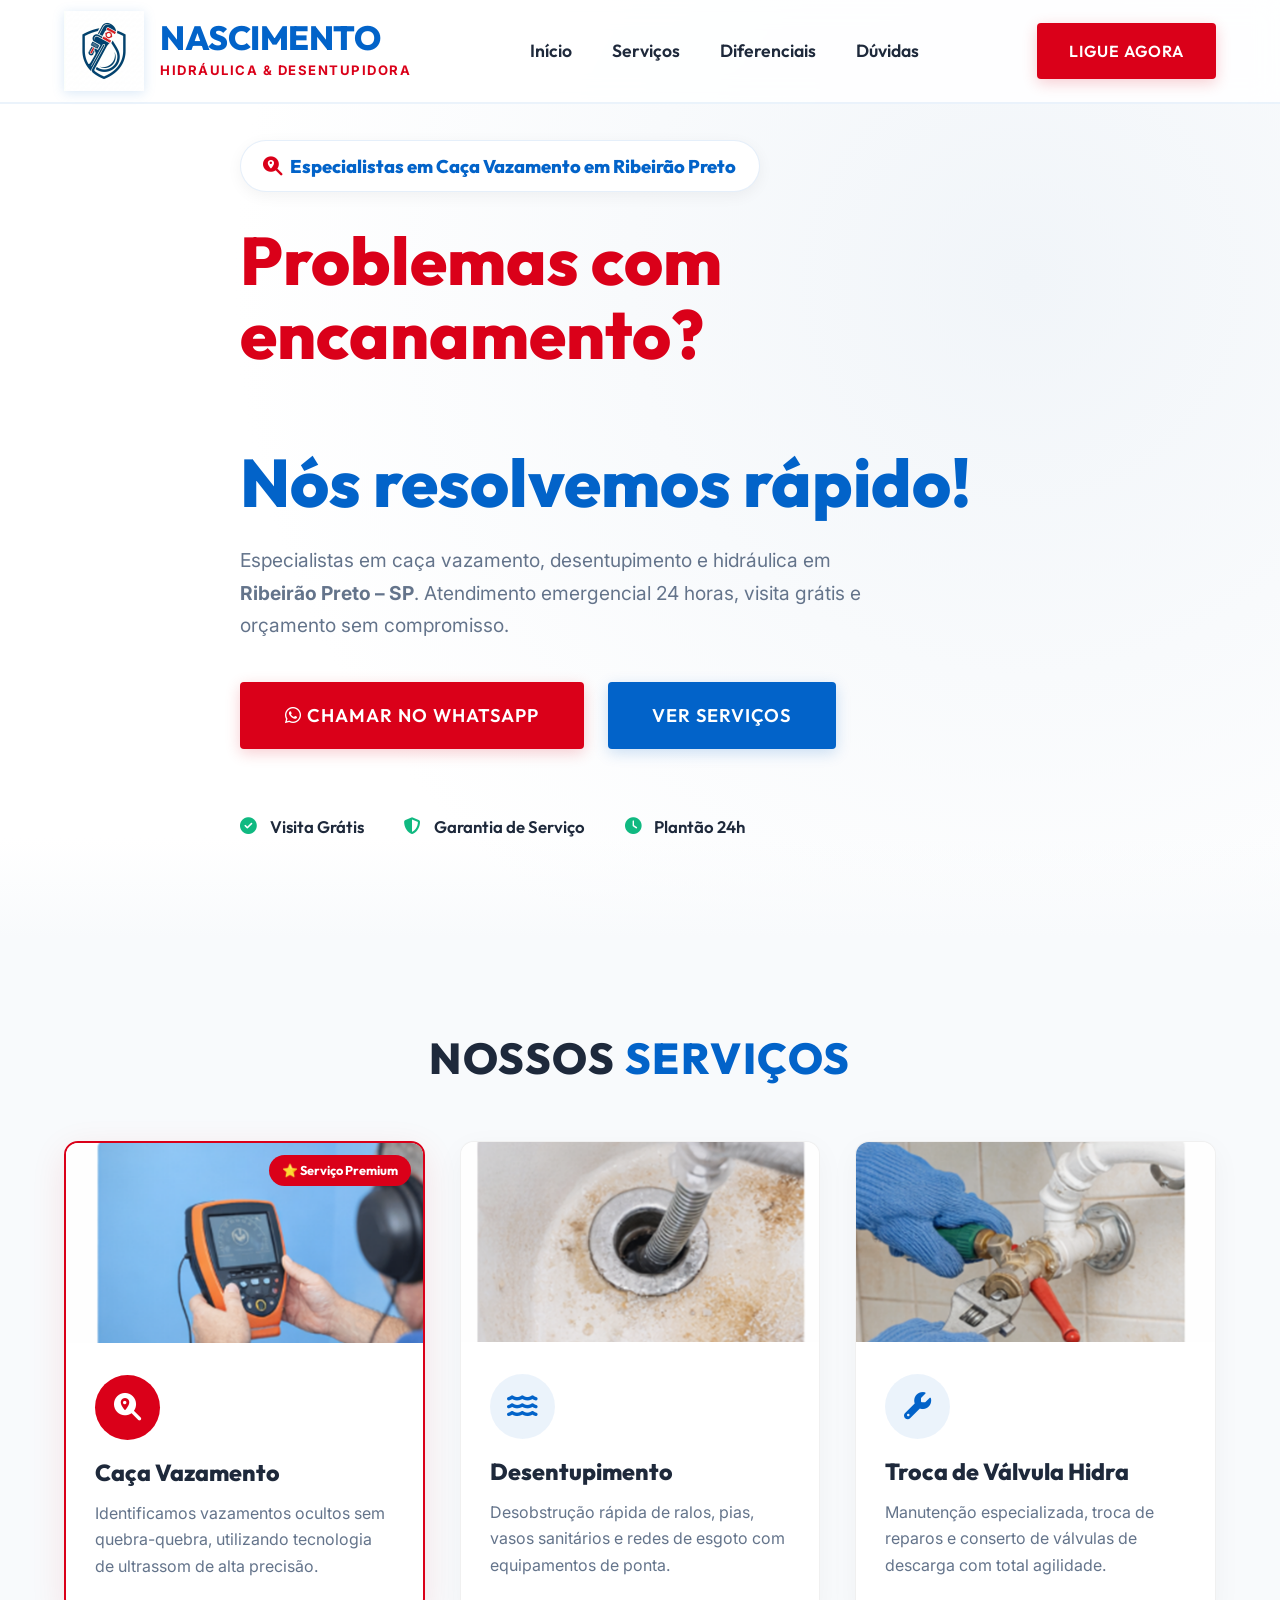
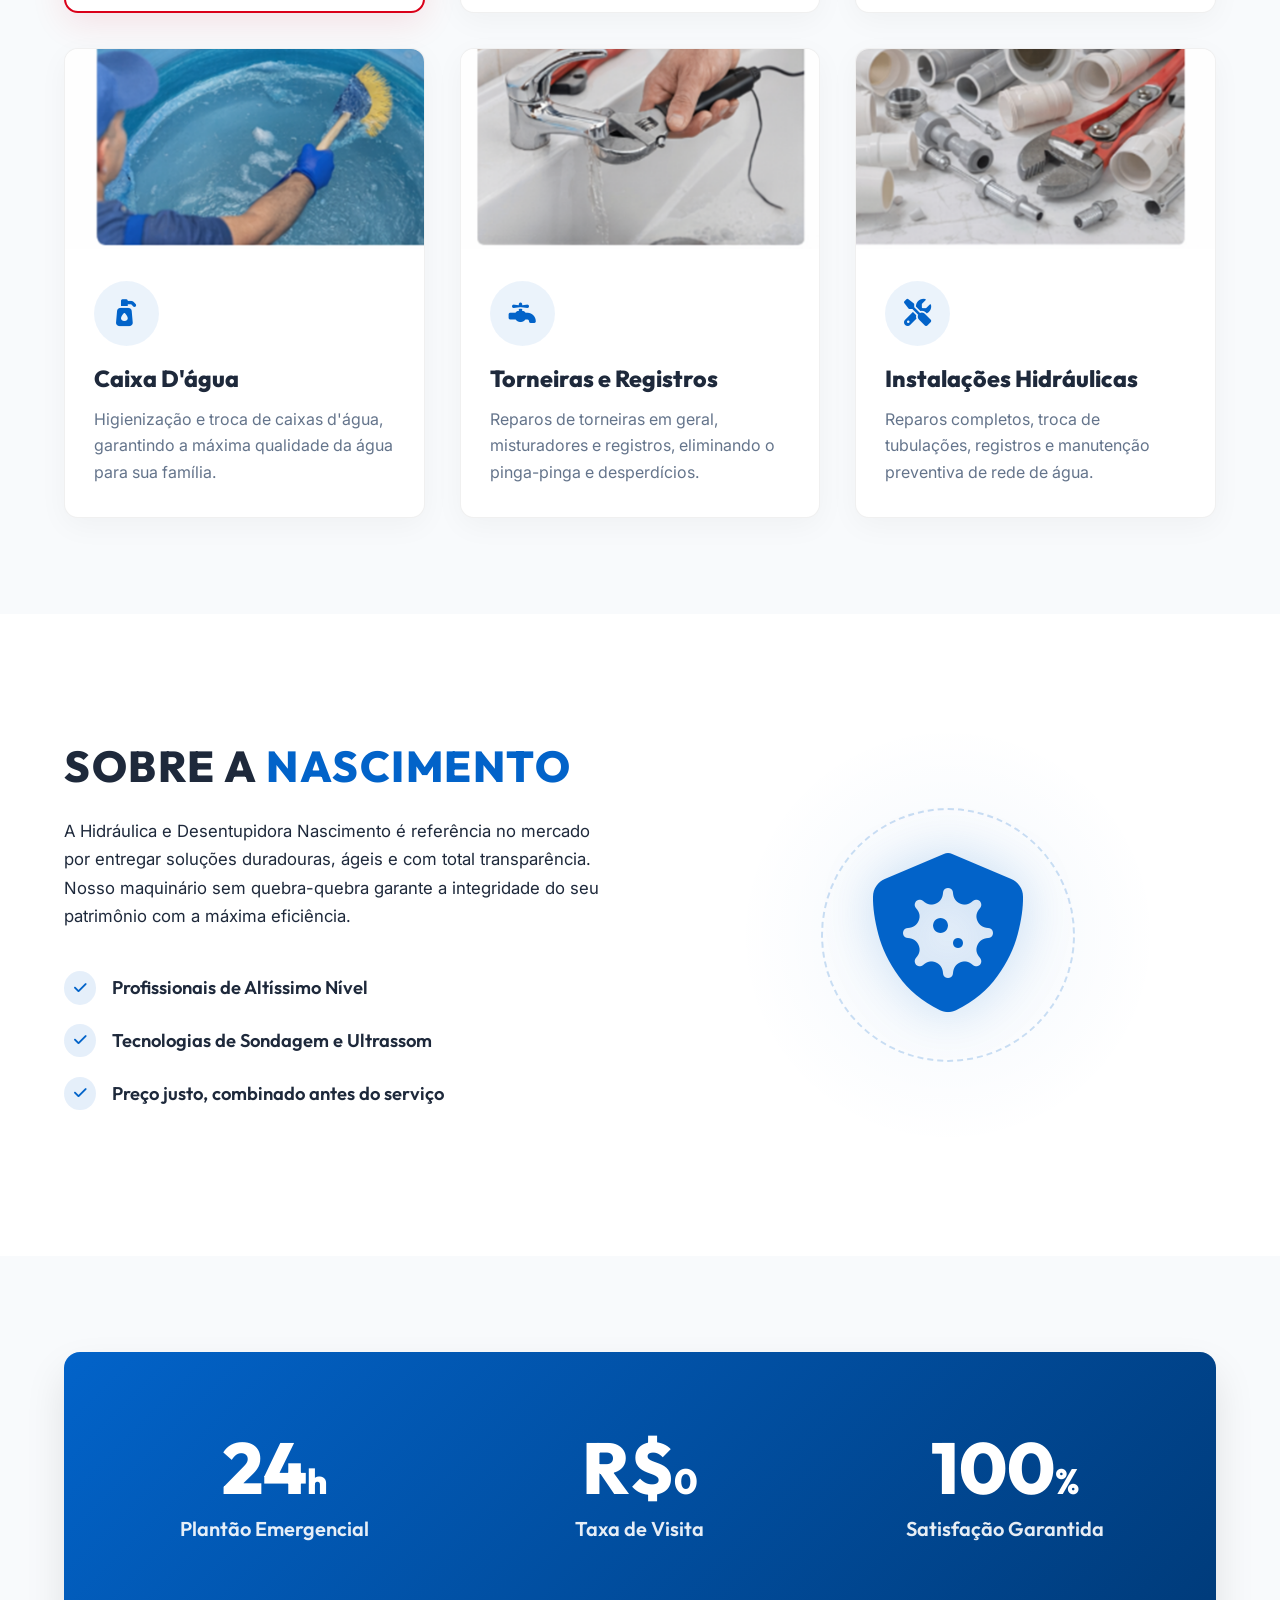
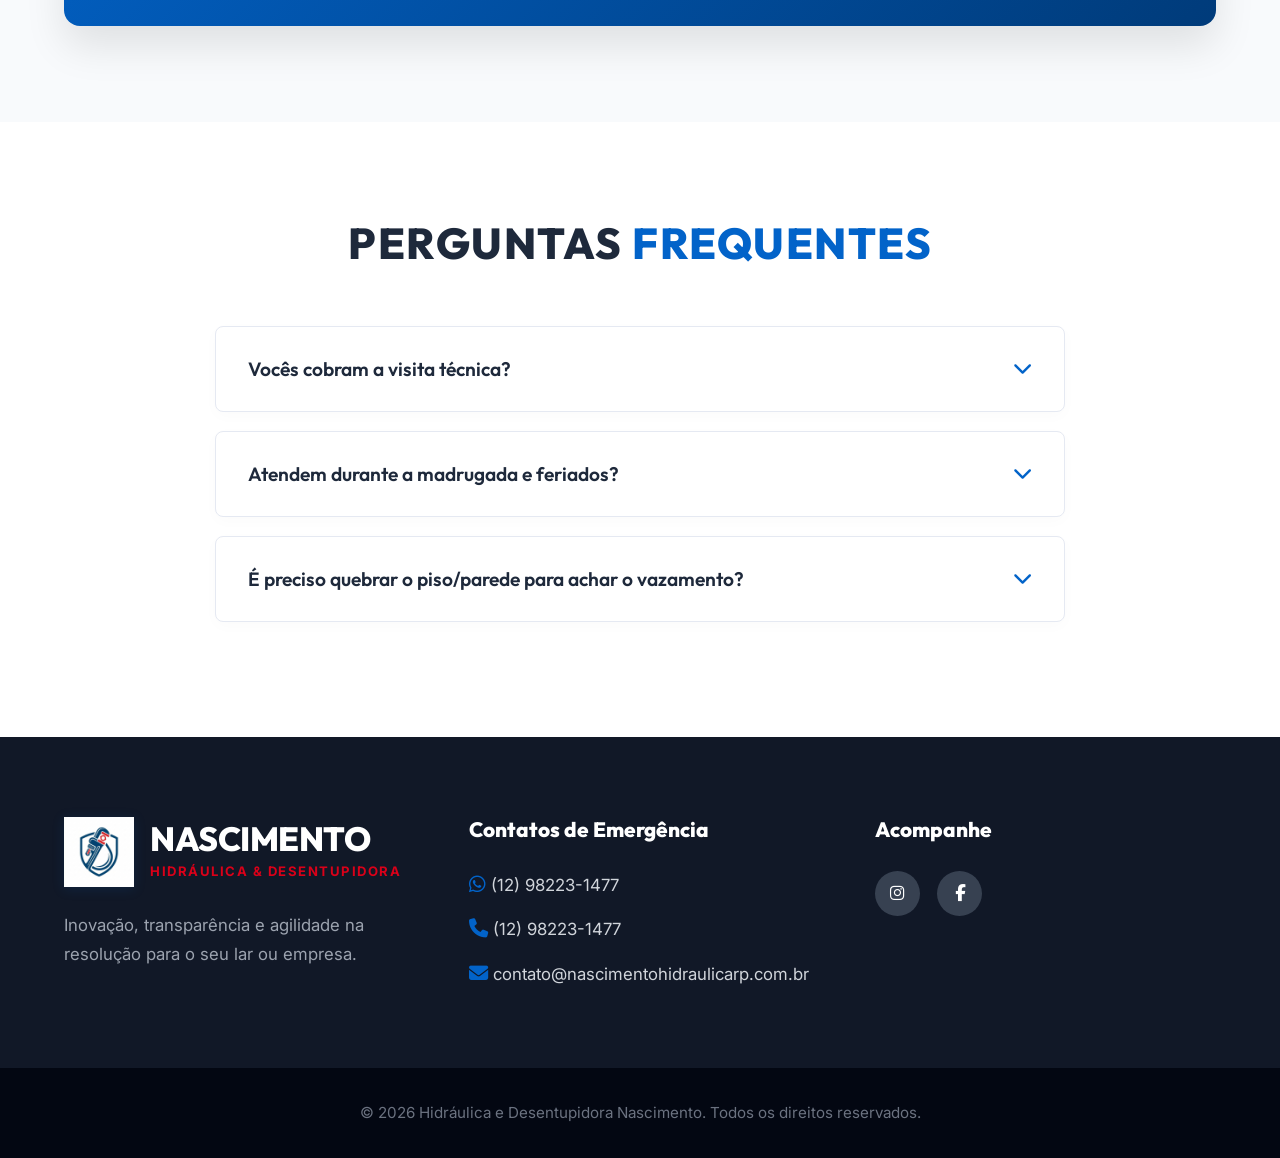
==== commit 37fa94f4: "Corrige bug de altura do FAQ e atualiza telefone e email" ====
--- a/index.html
+++ b/index.html
@@ -1,13 +1,16 @@
 <!DOCTYPE html>
 <html lang="pt-BR">
+
 <head>
     <meta charset="UTF-8">
     <meta name="viewport" content="width=device-width, initial-scale=1.0">
 
     <!-- ===== SEO Principal ===== -->
     <title>Hidráulica e Desentupidora em Ribeirão Preto | Nascimento 24h</title>
-    <meta name="description" content="Hidráulica e Desentupidora Nascimento em Ribeirão Preto – SP. Caça vazamento, desentupimento, troca de válvula e instalações hidráulicas. Atendimento emergencial 24h, visita grátis. Ligue: (16) 99751-2263.">
-    <meta name="keywords" content="hidráulica Ribeirão Preto, desentupidora Ribeirão Preto, caça vazamento Ribeirão Preto, encanador Ribeirão Preto, desentupimento Ribeirão Preto, conserto vazamento RP, hidráulica 24h Ribeirão Preto, desentupidora 24h RP, Nascimento Hidráulica">
+    <meta name="description"
+        content="Hidráulica e Desentupidora Nascimento em Ribeirão Preto – SP. Caça vazamento, desentupimento, troca de válvula e instalações hidráulicas. Atendimento emergencial 24h, visita grátis. Ligue: (12) 98223-1477.">
+    <meta name="keywords"
+        content="hidráulica Ribeirão Preto, desentupidora Ribeirão Preto, caça vazamento Ribeirão Preto, encanador Ribeirão Preto, desentupimento Ribeirão Preto, conserto vazamento RP, hidráulica 24h Ribeirão Preto, desentupidora 24h RP, Nascimento Hidráulica">
     <meta name="author" content="Nascimento Hidráulica e Desentupidora">
     <meta name="robots" content="index, follow">
     <meta name="geo.region" content="BR-SP">
@@ -20,7 +23,8 @@
     <meta property="og:type" content="website">
     <meta property="og:url" content="https://www.nascimentohidraulicarp.com.br/">
     <meta property="og:title" content="Hidráulica e Desentupidora em Ribeirão Preto | Nascimento 24h">
-    <meta property="og:description" content="Caça vazamento, desentupimento e hidráulica em Ribeirão Preto – SP. Atendimento 24h, visita grátis. Ligue agora: (16) 99751-2263.">
+    <meta property="og:description"
+        content="Caça vazamento, desentupimento e hidráulica em Ribeirão Preto – SP. Atendimento 24h, visita grátis. Ligue agora: (12) 98223-1477.">
     <meta property="og:image" content="https://www.nascimentohidraulicarp.com.br/assets/new_logo.png">
     <meta property="og:locale" content="pt_BR">
     <meta property="og:site_name" content="Nascimento Hidráulica e Desentupidora">
@@ -28,7 +32,8 @@
     <!-- ===== Twitter Card ===== -->
     <meta name="twitter:card" content="summary_large_image">
     <meta name="twitter:title" content="Hidráulica e Desentupidora em Ribeirão Preto | Nascimento 24h">
-    <meta name="twitter:description" content="Caça vazamento, desentupimento e hidráulica em Ribeirão Preto – SP. Atendimento 24h, visita grátis.">
+    <meta name="twitter:description"
+        content="Caça vazamento, desentupimento e hidráulica em Ribeirão Preto – SP. Atendimento 24h, visita grátis.">
     <meta name="twitter:image" content="https://www.nascimentohidraulicarp.com.br/assets/new_logo.png">
 
     <!-- ===== Schema.org LocalBusiness (Rich Results Google) ===== -->
@@ -39,8 +44,8 @@
       "name": "Nascimento Hidráulica e Desentupidora",
       "image": "https://www.nascimentohidraulicarp.com.br/assets/new_logo.png",
       "url": "https://www.nascimentohidraulicarp.com.br",
-      "telephone": "+55-16-99751-2263",
-      "email": "atendimento@nascimentohidraulicarp.com.br",
+      "telephone": "+55-12-98223-1477",
+      "email": "contato@nascimentohidraulicarp.com.br",
       "address": {
         "@type": "PostalAddress",
         "addressLocality": "Ribeirão Preto",
@@ -63,10 +68,13 @@
     }
     </script>
 
-    <link href="https://fonts.googleapis.com/css2?family=Outfit:wght@300;400;600;800&family=Inter:wght@400;500&display=swap" rel="stylesheet">
+    <link
+        href="https://fonts.googleapis.com/css2?family=Outfit:wght@300;400;600;800&family=Inter:wght@400;500&display=swap"
+        rel="stylesheet">
     <link href="https://cdnjs.cloudflare.com/ajax/libs/font-awesome/6.4.0/css/all.min.css" rel="stylesheet">
     <link rel="stylesheet" href="style.css">
 </head>
+
 <body>
     <header class="navbar">
         <div class="container nav-container">
@@ -93,11 +101,15 @@
     <main>
         <section id="inicio" class="hero">
             <div class="container hero-content">
-                <div class="hero-badge"><i class="fas fa-search-location"></i> Especialistas em Caça Vazamento em Ribeirão Preto</div>
-                <h1><span class="highlight-red">Problemas com encanamento?</span><br><span class="highlight">Nós resolvemos rápido!</span></h1>
-                <p>Especialistas em caça vazamento, desentupimento e hidráulica em <strong>Ribeirão Preto – SP</strong>. Atendimento emergencial 24 horas, visita grátis e orçamento sem compromisso.</p>
+                <div class="hero-badge"><i class="fas fa-search-location"></i> Especialistas em Caça Vazamento em
+                    Ribeirão Preto</div>
+                <h1><span class="highlight-red">Problemas com encanamento?</span><br><span class="highlight">Nós
+                        resolvemos rápido!</span></h1>
+                <p>Especialistas em caça vazamento, desentupimento e hidráulica em <strong>Ribeirão Preto – SP</strong>.
+                    Atendimento emergencial 24 horas, visita grátis e orçamento sem compromisso.</p>
                 <div class="hero-buttons">
-                    <a href="https://wa.me/5516997512263" target="_blank" class="btn btn-primary btn-large pulse"><i class="fab fa-whatsapp"></i> Chamar no WhatsApp</a>
+                    <a href="https://wa.me/5512982231477" target="_blank" class="btn btn-primary btn-large pulse"><i
+                            class="fab fa-whatsapp"></i> Chamar no WhatsApp</a>
                     <a href="#servicos" class="btn btn-secondary btn-large">Ver Serviços</a>
                 </div>
                 <div class="trust-indicators">
@@ -120,9 +132,11 @@
                             <div class="featured-badge">⭐ Serviço Premium</div>
                         </div>
                         <div class="service-body">
-                            <div class="icon-wrapper" style="background: var(--primary-red); color: white;"><i class="fas fa-search-location"></i></div>
+                            <div class="icon-wrapper" style="background: var(--primary-red); color: white;"><i
+                                    class="fas fa-search-location"></i></div>
                             <h3>Caça Vazamento</h3>
-                            <p>Identificamos vazamentos ocultos sem quebra-quebra, utilizando tecnologia de ultrassom de alta precisão.</p>
+                            <p>Identificamos vazamentos ocultos sem quebra-quebra, utilizando tecnologia de ultrassom de
+                                alta precisão.</p>
                         </div>
                     </div>
 
@@ -134,7 +148,8 @@
                         <div class="service-body">
                             <div class="icon-wrapper"><i class="fas fa-water"></i></div>
                             <h3>Desentupimento</h3>
-                            <p>Desobstrução rápida de ralos, pias, vasos sanitários e redes de esgoto com equipamentos de ponta.</p>
+                            <p>Desobstrução rápida de ralos, pias, vasos sanitários e redes de esgoto com equipamentos
+                                de ponta.</p>
                         </div>
                     </div>
 
@@ -146,7 +161,8 @@
                         <div class="service-body">
                             <div class="icon-wrapper"><i class="fas fa-wrench"></i></div>
                             <h3>Troca de Válvula Hidra</h3>
-                            <p>Manutenção especializada, troca de reparos e conserto de válvulas de descarga com total agilidade.</p>
+                            <p>Manutenção especializada, troca de reparos e conserto de válvulas de descarga com total
+                                agilidade.</p>
                         </div>
                     </div>
 
@@ -158,7 +174,8 @@
                         <div class="service-body">
                             <div class="icon-wrapper"><i class="fas fa-pump-soap"></i></div>
                             <h3>Caixa D'água</h3>
-                            <p>Higienização e troca de caixas d'água, garantindo a máxima qualidade da água para sua família.</p>
+                            <p>Higienização e troca de caixas d'água, garantindo a máxima qualidade da água para sua
+                                família.</p>
                         </div>
                     </div>
 
@@ -170,7 +187,8 @@
                         <div class="service-body">
                             <div class="icon-wrapper"><i class="fas fa-faucet"></i></div>
                             <h3>Torneiras e Registros</h3>
-                            <p>Reparos de torneiras em geral, misturadores e registros, eliminando o pinga-pinga e desperdícios.</p>
+                            <p>Reparos de torneiras em geral, misturadores e registros, eliminando o pinga-pinga e
+                                desperdícios.</p>
                         </div>
                     </div>
 
@@ -182,7 +200,8 @@
                         <div class="service-body">
                             <div class="icon-wrapper"><i class="fas fa-tools"></i></div>
                             <h3>Instalações Hidráulicas</h3>
-                            <p>Reparos completos, troca de tubulações, registros e manutenção preventiva de rede de água.</p>
+                            <p>Reparos completos, troca de tubulações, registros e manutenção preventiva de rede de
+                                água.</p>
                         </div>
                     </div>
 
@@ -194,7 +213,9 @@
             <div class="container about-container">
                 <div class="about-text">
                     <h2 class="section-title">Sobre a <span>Nascimento</span></h2>
-                    <p>A Hidráulica e Desentupidora Nascimento é referência no mercado por entregar soluções duradouras, ágeis e com total transparência. Nosso maquinário sem quebra-quebra garante a integridade do seu patrimônio com a máxima eficiência.</p>
+                    <p>A Hidráulica e Desentupidora Nascimento é referência no mercado por entregar soluções duradouras,
+                        ágeis e com total transparência. Nosso maquinário sem quebra-quebra garante a integridade do seu
+                        patrimônio com a máxima eficiência.</p>
                     <ul class="about-list">
                         <li><i class="fas fa-check"></i> Profissionais de Altíssimo Nível</li>
                         <li><i class="fas fa-check"></i> Tecnologias de Sondagem e Ultrassom</li>
@@ -233,21 +254,28 @@
                 <h2 class="section-title">Perguntas <span>Frequentes</span></h2>
                 <div class="accordion">
                     <div class="accordion-item">
-                        <div class="accordion-header">Vocês cobram a visita técnica? <i class="fas fa-chevron-down"></i></div>
+                        <div class="accordion-header">Vocês cobram a visita técnica? <i class="fas fa-chevron-down"></i>
+                        </div>
                         <div class="accordion-content">
-                            <p>Não! Nossa visita para avaliação e laudo é totalmente gratuita e sem compromisso em todo o período de plantão.</p>
+                            <p>Não! Nossa visita para avaliação e laudo é totalmente gratuita e sem compromisso em todo
+                                o período de plantão.</p>
                         </div>
                     </div>
                     <div class="accordion-item">
-                        <div class="accordion-header">Atendem durante a madrugada e feriados? <i class="fas fa-chevron-down"></i></div>
+                        <div class="accordion-header">Atendem durante a madrugada e feriados? <i
+                                class="fas fa-chevron-down"></i></div>
                         <div class="accordion-content">
-                            <p>Com certeza. Sabemos que vazamentos e entupimentos não têm hora para acontecer. Estamos prontos 24 horas por dia, incluindo domingos e feriados.</p>
+                            <p>Com certeza. Sabemos que vazamentos e entupimentos não têm hora para acontecer. Estamos
+                                prontos 24 horas por dia, incluindo domingos e feriados.</p>
                         </div>
                     </div>
                     <div class="accordion-item">
-                        <div class="accordion-header">É preciso quebrar o piso/parede para achar o vazamento? <i class="fas fa-chevron-down"></i></div>
+                        <div class="accordion-header">É preciso quebrar o piso/parede para achar o vazamento? <i
+                                class="fas fa-chevron-down"></i></div>
                         <div class="accordion-content">
-                            <p>Quase nunca. Nossa equipe utiliza tecnologia de geofone (ultrassom) para identificar o local exato do vazamento. Dessa forma, intervimos somente sobre a área afetada, reduzindo custos e poeira.</p>
+                            <p>Quase nunca. Nossa equipe utiliza tecnologia de geofone (ultrassom) para identificar o
+                                local exato do vazamento. Dessa forma, intervimos somente sobre a área afetada,
+                                reduzindo custos e poeira.</p>
                         </div>
                     </div>
                 </div>
@@ -258,7 +286,8 @@
     <footer id="contato">
         <div class="container footer-content">
             <div class="footer-info">
-                <a href="#" class="logo-container" style="background: transparent; margin-bottom: 1.5rem; display: inline-flex;">
+                <a href="#" class="logo-container"
+                    style="background: transparent; margin-bottom: 1.5rem; display: inline-flex;">
                     <img src="assets/new_logo.png" alt="Simbolo Nascimento" class="logo-icon" style="height: 70px;">
                     <div class="logo-text">
                         <span class="nascimento" style="color: #fff;">NASCIMENTO</span>
@@ -269,9 +298,13 @@
             </div>
             <div class="footer-contacts">
                 <h3>Contatos de Emergência</h3>
-                <p><a href="https://wa.me/5516997512263" target="_blank" style="color:inherit;text-decoration:none;"><i class="fab fa-whatsapp"></i> (16) 99751-2263</a></p>
-                <p><a href="tel:+5516997512263" style="color:inherit;text-decoration:none;"><i class="fas fa-phone"></i> (16) 99751-2263</a></p>
-                <p><a href="mailto:atendimento@nascimentohidraulicarp.com.br" style="color:inherit;text-decoration:none;"><i class="fas fa-envelope"></i> atendimento@nascimentohidraulicarp.com.br</a></p>
+                <p><a href="https://wa.me/5512982231477" target="_blank" style="color:inherit;text-decoration:none;"><i
+                            class="fab fa-whatsapp"></i> (12) 98223-1477</a></p>
+                <p><a href="tel:+5512982231477" style="color:inherit;text-decoration:none;"><i class="fas fa-phone"></i>
+                        (12) 98223-1477</a></p>
+                <p><a href="mailto:contato@nascimentohidraulicarp.com.br"
+                        style="color:inherit;text-decoration:none;"><i class="fas fa-envelope"></i>
+                        contato@nascimentohidraulicarp.com.br</a></p>
             </div>
             <div class="footer-social">
                 <h3>Acompanhe</h3>
@@ -280,10 +313,12 @@
             </div>
         </div>
         <div class="footer-bottom">
-            <p>&copy; <span id="year">2026</span> Hidráulica e Desentupidora Nascimento. Todos os direitos reservados.</p>
+            <p>&copy; <span id="year">2026</span> Hidráulica e Desentupidora Nascimento. Todos os direitos reservados.
+            </p>
         </div>
     </footer>
 
     <script src="script.js"></script>
 </body>
-</html>
+
+</html>
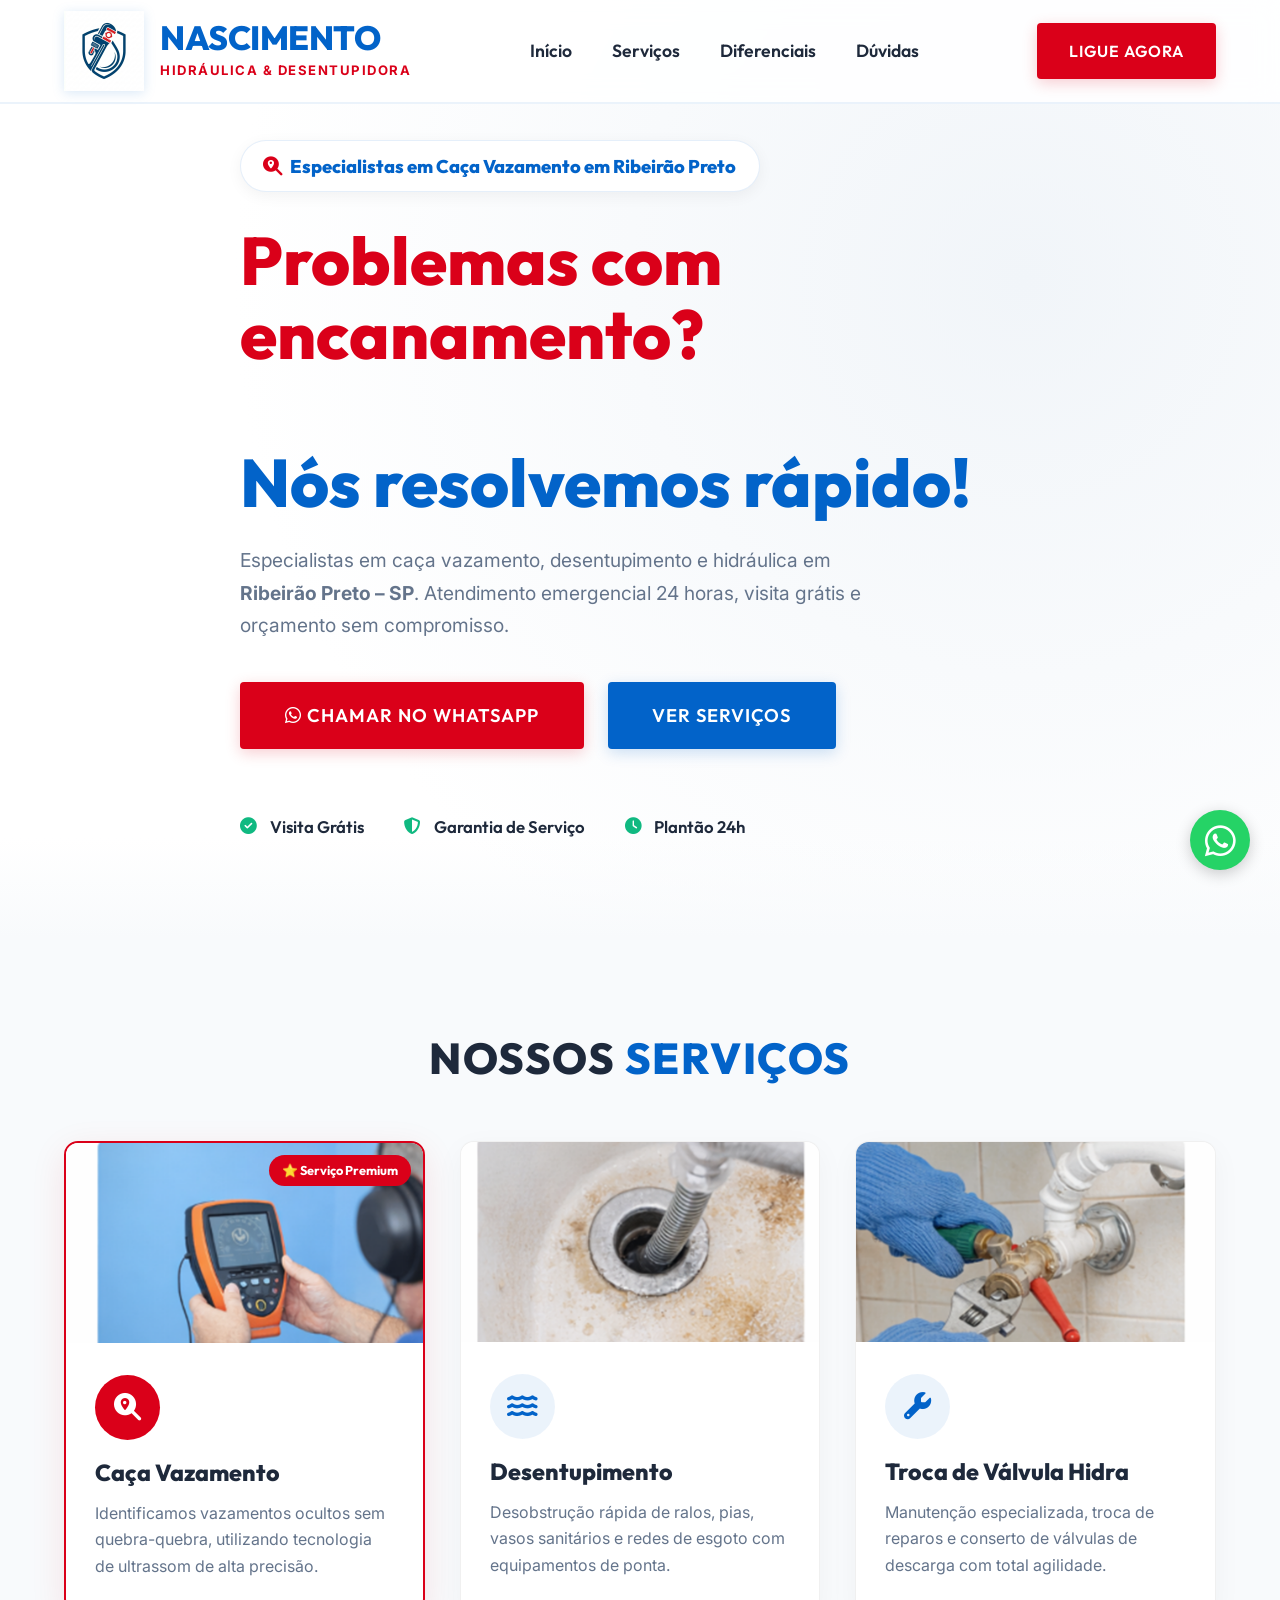
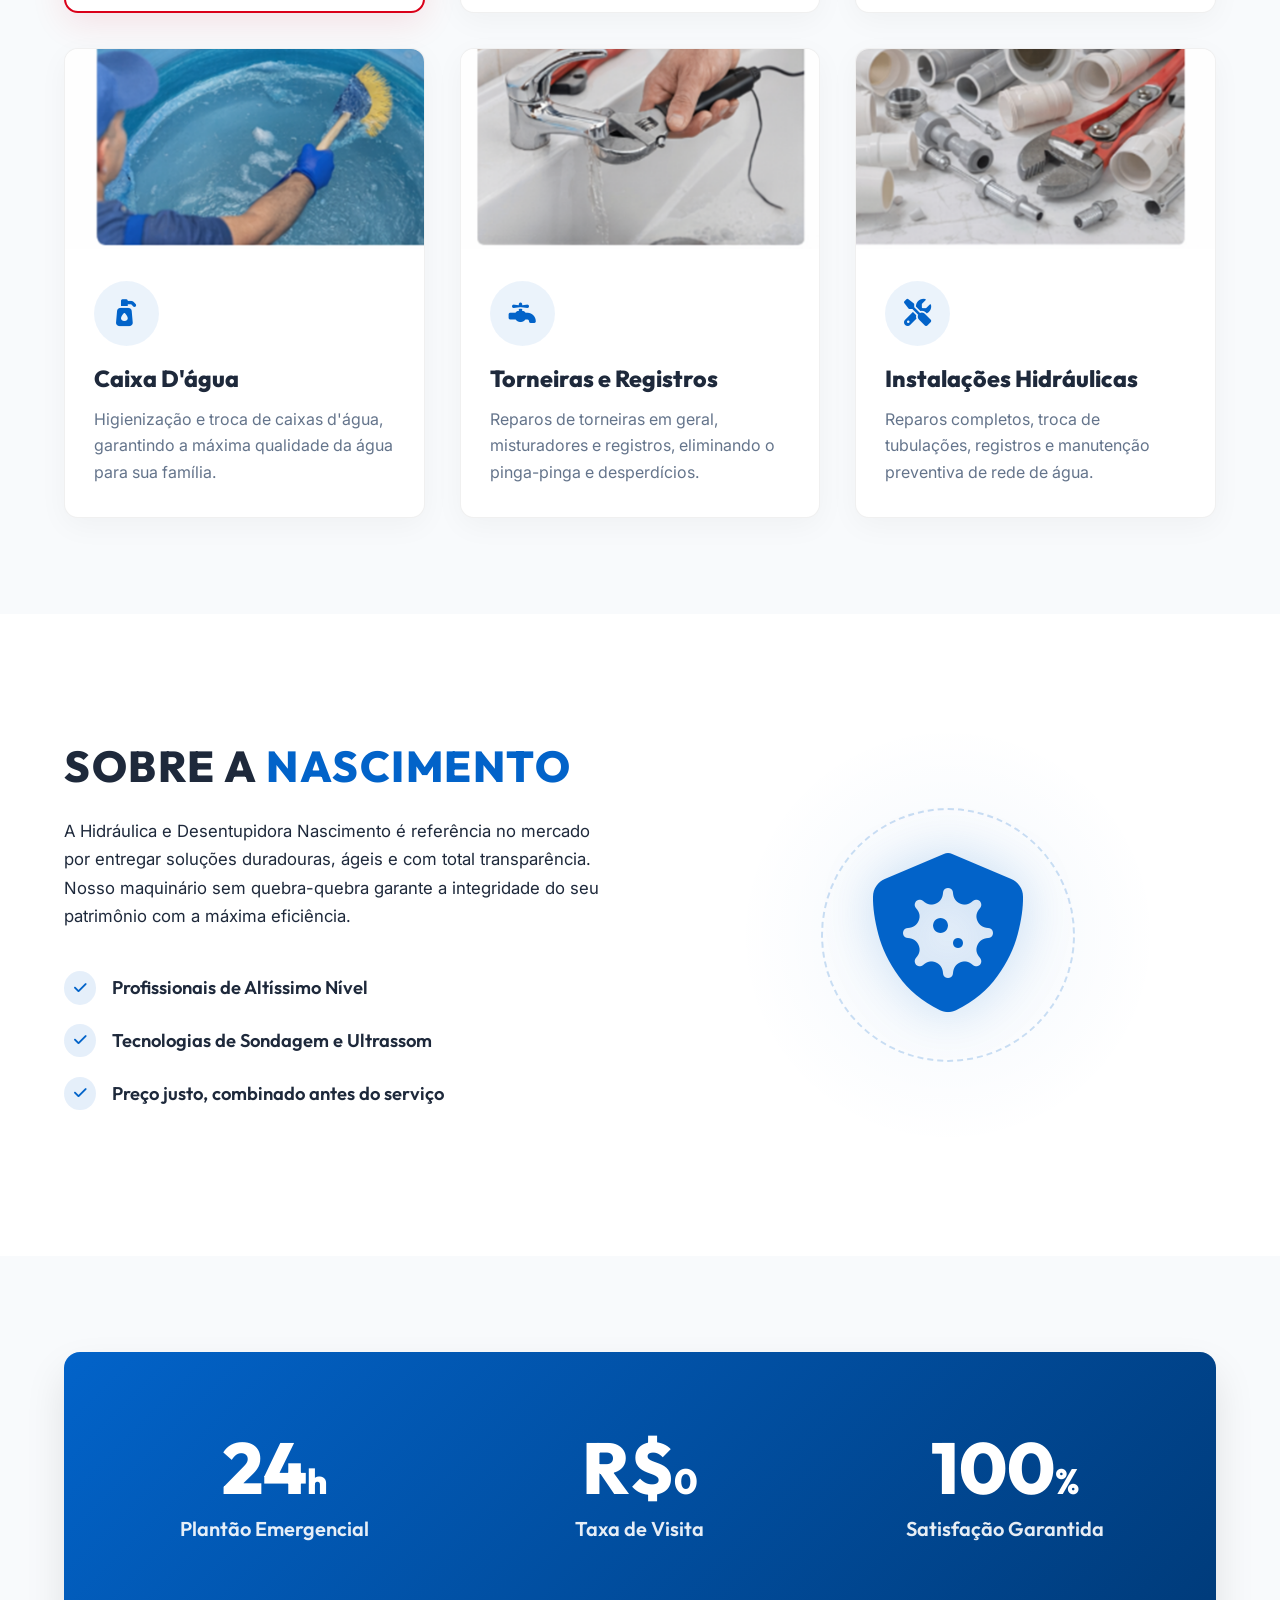
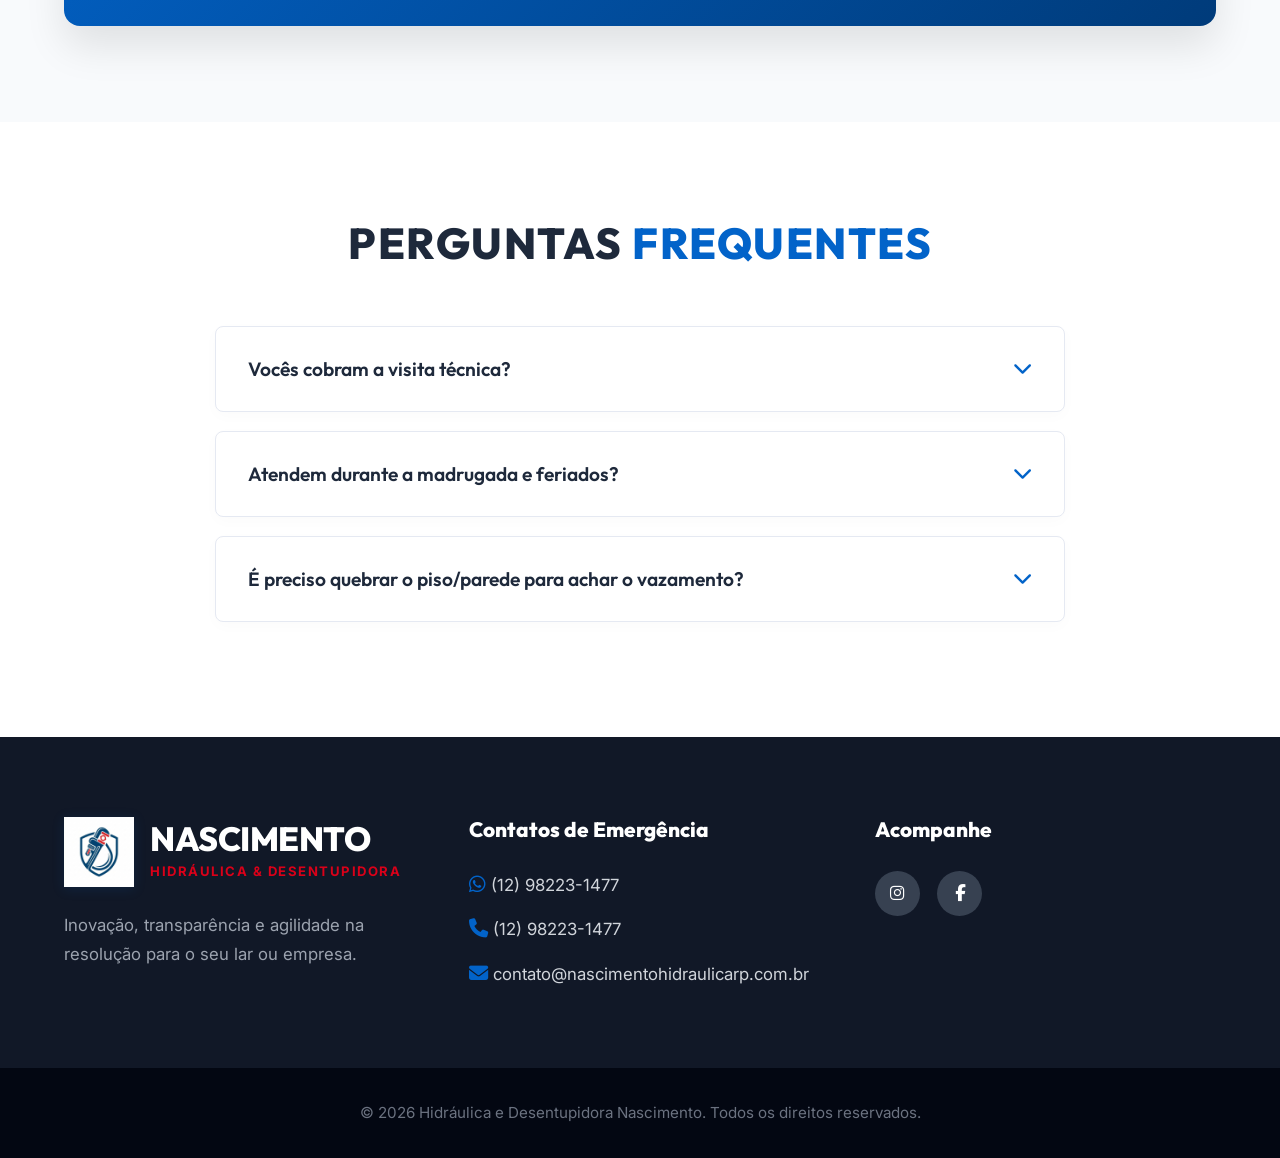
==== commit 17e62cf9: "fix: resolve text truncation in accordion FAQ answers" ====
--- a/index.html
+++ b/index.html
@@ -73,6 +73,16 @@
         rel="stylesheet">
     <link href="https://cdnjs.cloudflare.com/ajax/libs/font-awesome/6.4.0/css/all.min.css" rel="stylesheet">
     <link rel="stylesheet" href="style.css">
+
+    <!-- Google tag (gtag.js) -->
+    <script async src="https://www.googletagmanager.com/gtag/js?id=AW-18058704619"></script>
+    <script>
+      window.dataLayer = window.dataLayer || [];
+      function gtag(){dataLayer.push(arguments);}
+      gtag('js', new Date());
+
+      gtag('config', 'AW-18058704619');
+    </script>
 </head>
 
 <body>
@@ -318,7 +328,11 @@
         </div>
     </footer>
 
+    <!-- Botão Flutuante do WhatsApp -->
+    <a href="https://wa.me/5512982231477?text=Olá!%20Gostaria%20de%20solicitar%20um%20serviço%20com%20a%20Nascimento%20Hidráulica." class="whatsapp-float" target="_blank" aria-label="Fale conosco pelo WhatsApp">
+        <i class="fab fa-whatsapp"></i>
+    </a>
+
     <script src="script.js"></script>
 </body>
-
 </html>
--- a/style.css
+++ b/style.css
@@ -638,6 +638,11 @@
     font-size: 1.05rem;
 }
 
+.accordion-content p {
+    margin: 0;
+    padding-bottom: 0.5rem;
+}
+
 /* Footer */
 footer {
     background: #111827;
@@ -803,3 +808,54 @@
         grid-template-columns: 1fr;
     }
 }
+
+/* Floating WhatsApp Button */
+.whatsapp-float {
+    position: fixed;
+    width: 60px;
+    height: 60px;
+    bottom: 30px;
+    right: 30px;
+    background-color: #25d366;
+    color: #fff;
+    border-radius: 50px;
+    text-align: center;
+    font-size: 35px;
+    box-shadow: 0px 4px 15px rgba(0, 0, 0, 0.2);
+    z-index: 9999;
+    display: flex;
+    justify-content: center;
+    align-items: center;
+    text-decoration: none;
+    transition: all 0.3s ease-in-out;
+    animation: float-leap 3s infinite ease-in-out;
+}
+
+.whatsapp-float:hover {
+    background-color: #128c7e;
+    color: #ffffff;
+    transform: scale(1.1);
+    box-shadow: 0px 6px 20px rgba(0, 0, 0, 0.3);
+}
+
+.whatsapp-float i {
+    position: relative;
+    top: 1px;
+}
+
+@keyframes float-leap {
+    0% { transform: translateY(0); }
+    10% { transform: translateY(-10px); }
+    20% { transform: translateY(0); }
+    100% { transform: translateY(0); }
+}
+
+@media (max-width: 768px) {
+    .whatsapp-float {
+        width: 55px;
+        height: 55px;
+        bottom: 20px;
+        right: 20px;
+        font-size: 32px;
+    }
+}
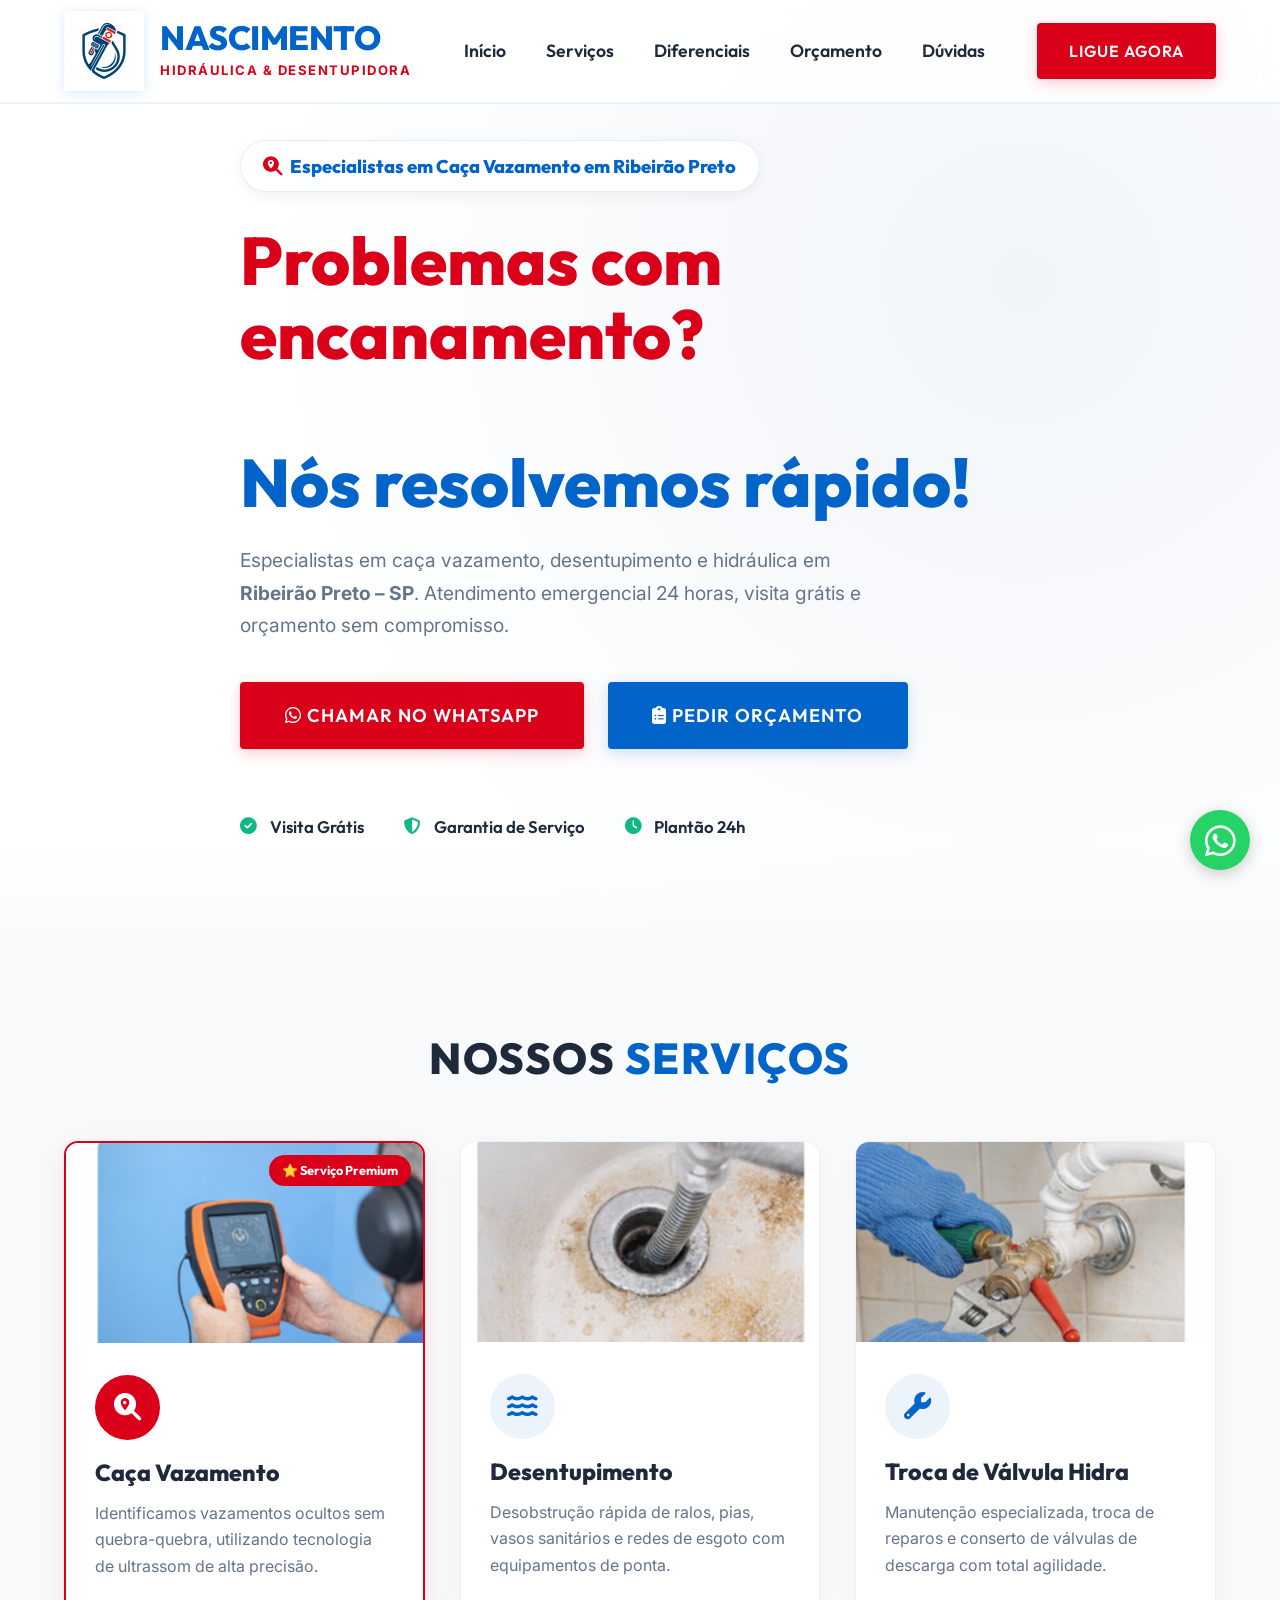
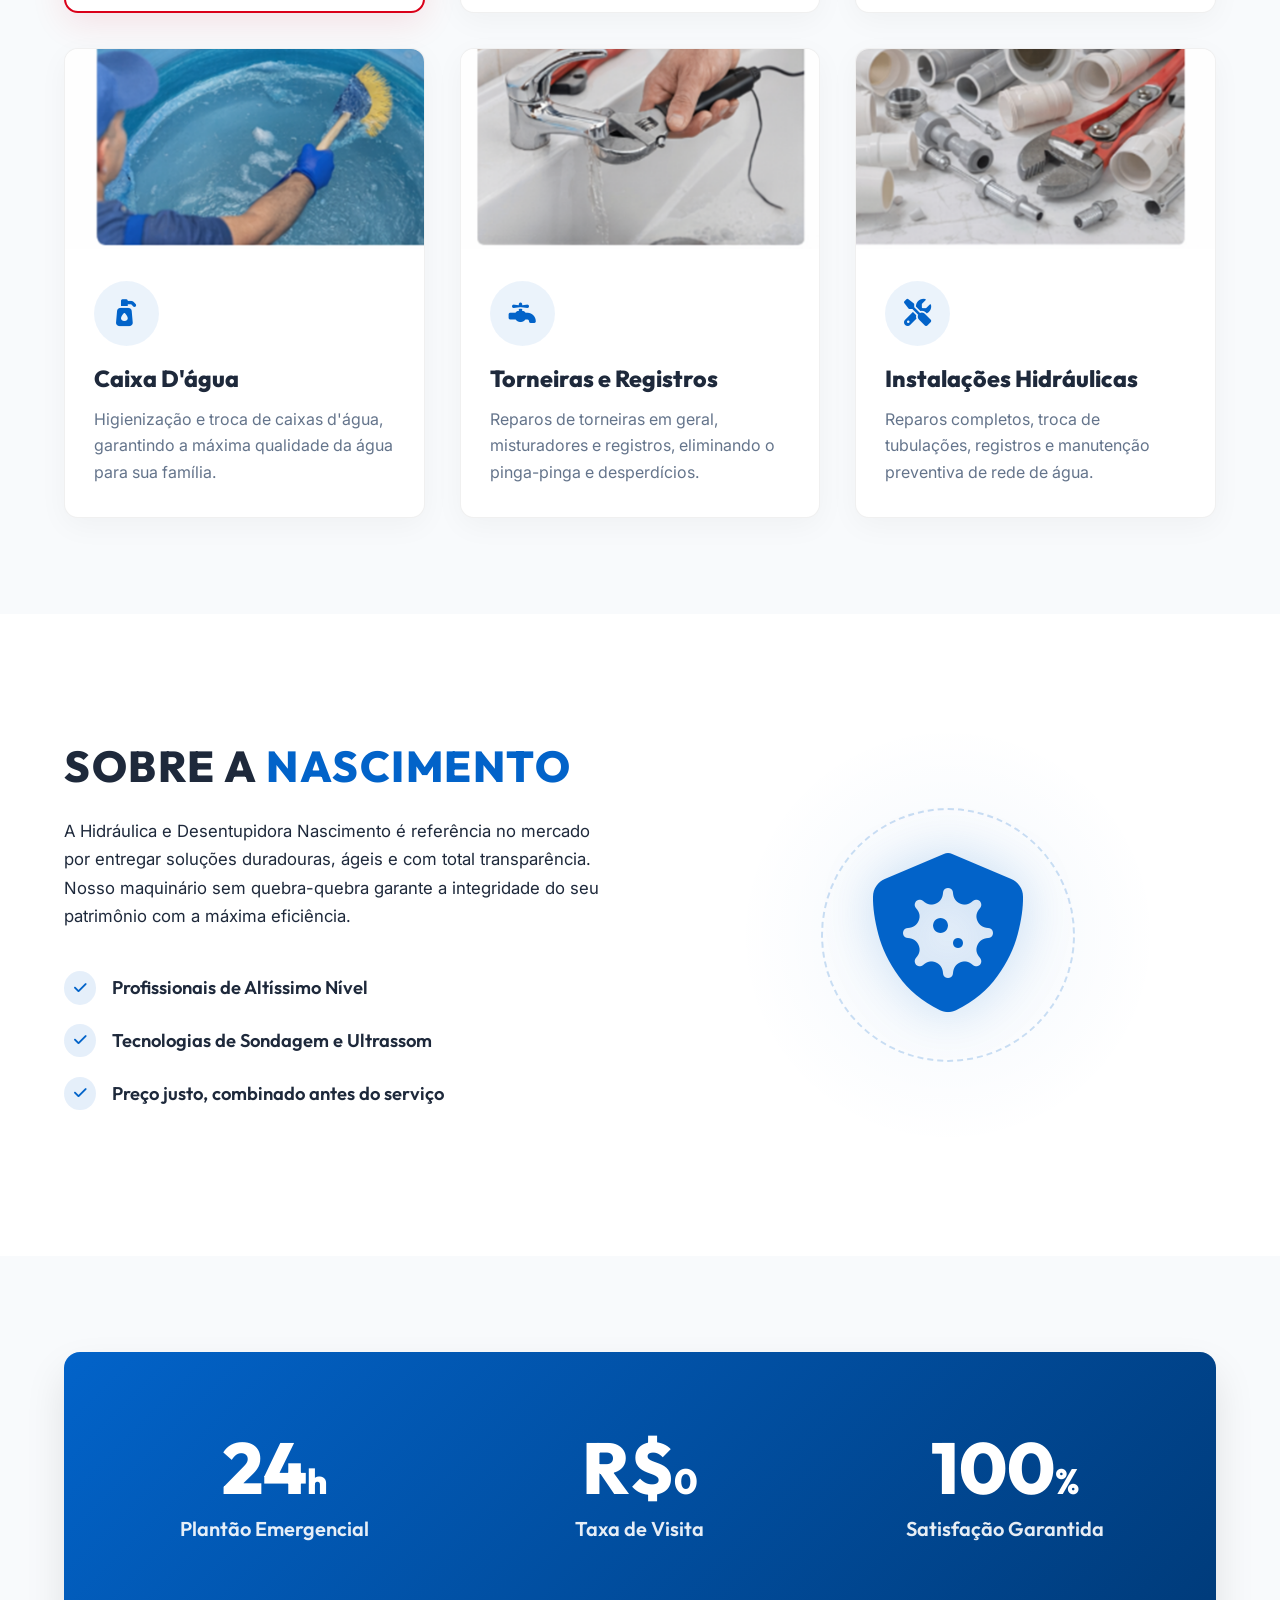
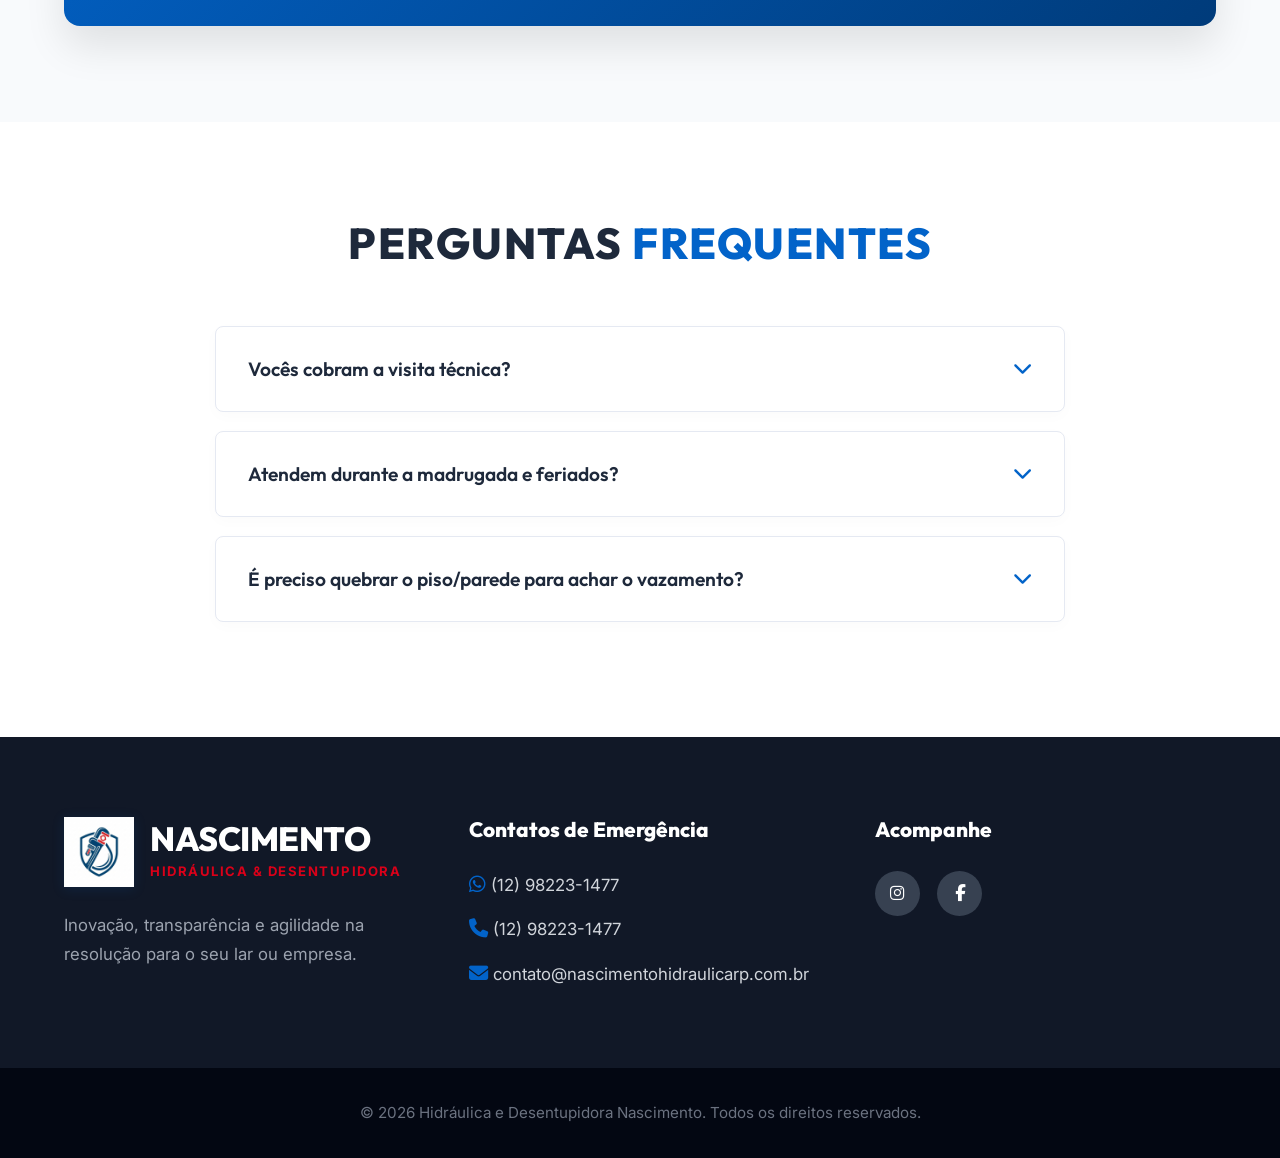
==== commit 031b0008: "Adiciona favicon nas páginas e links para orçamento" ====
--- a/index.html
+++ b/index.html
@@ -7,6 +7,7 @@
 
     <!-- ===== SEO Principal ===== -->
     <title>Hidráulica e Desentupidora em Ribeirão Preto | Nascimento 24h</title>
+    <link rel="icon" href="assets/new_logo.png" type="image/png">
     <meta name="description"
         content="Hidráulica e Desentupidora Nascimento em Ribeirão Preto – SP. Caça vazamento, desentupimento, troca de válvula e instalações hidráulicas. Atendimento emergencial 24h, visita grátis. Ligue: (12) 98223-1477.">
     <meta name="keywords"
@@ -102,6 +103,7 @@
                 <li><a href="#inicio">Início</a></li>
                 <li><a href="#servicos">Serviços</a></li>
                 <li><a href="#diferenciais">Diferenciais</a></li>
+                <li><a href="orcamento/index.html" class="highlight-red" style="font-weight: 600;">Orçamento</a></li>
                 <li><a href="#faq">Dúvidas</a></li>
             </ul>
             <a href="#contato" class="btn btn-primary pulse">Ligue Agora</a>
@@ -120,7 +122,7 @@
                 <div class="hero-buttons">
                     <a href="https://wa.me/5512982231477" target="_blank" class="btn btn-primary btn-large pulse"><i
                             class="fab fa-whatsapp"></i> Chamar no WhatsApp</a>
-                    <a href="#servicos" class="btn btn-secondary btn-large">Ver Serviços</a>
+                    <a href="orcamento/index.html" class="btn btn-secondary btn-large"><i class="fas fa-clipboard-list"></i> Pedir Orçamento</a>
                 </div>
                 <div class="trust-indicators">
                     <span><i class="fas fa-check-circle"></i> Visita Grátis</span>
